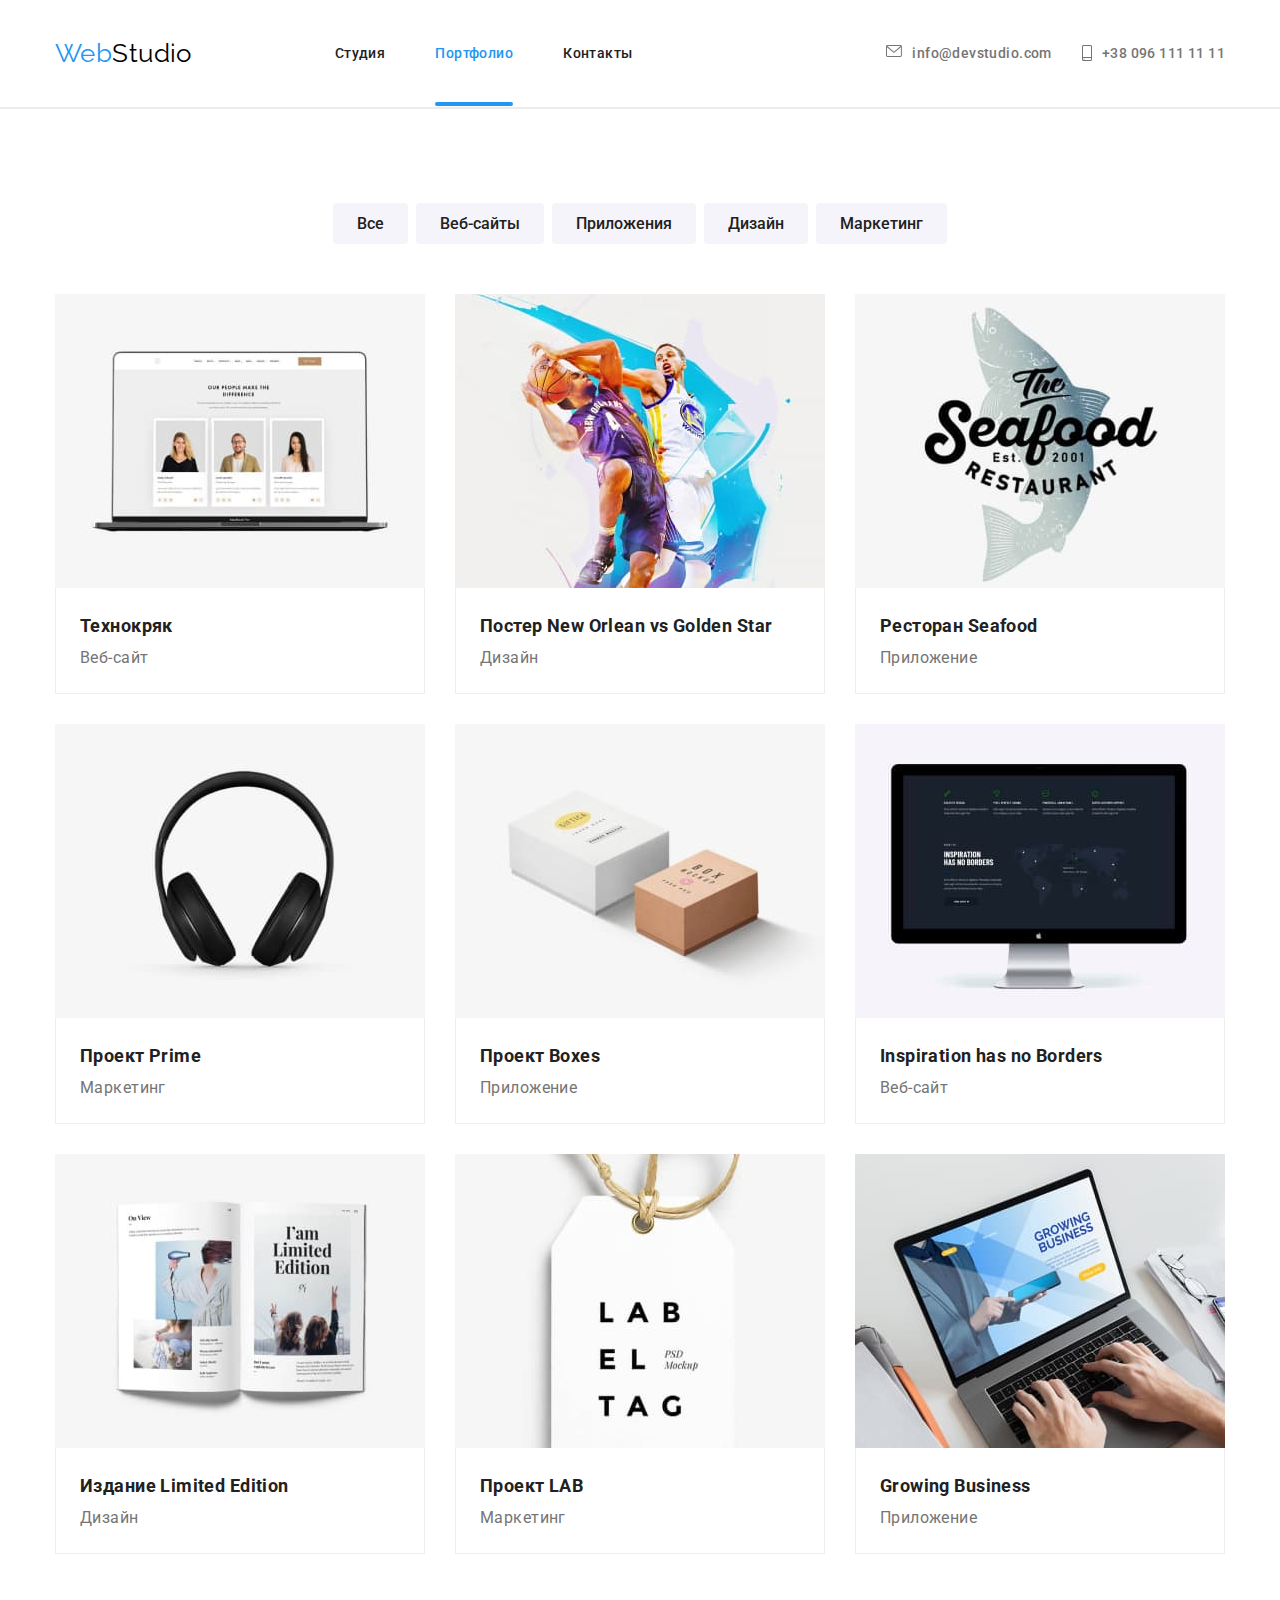
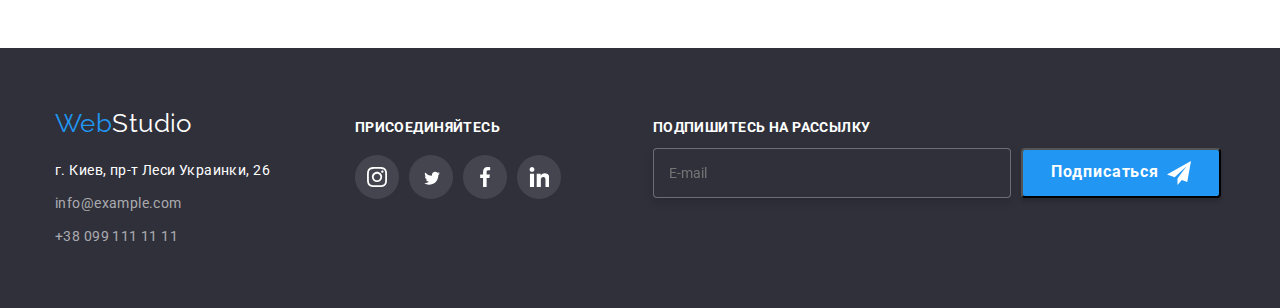
==== portfolio.html @ 9913a334 "Initial commit" ====
<!DOCTYPE html>
<html lang="ru">
  <head>
    <meta charset="UTF-8" />
    <meta http-equiv="X-UA-Compatible" content="IE=edge" />
    <meta name="viewport" content="width=device-width, initial-scale=1.0" />
    <title>Портфолио</title>
    <link rel="preconnect" href="https://fonts.googleapis.com" />
    <link rel="preconnect" href="https://fonts.gstatic.com" crossorigin />
    <link
      href="https://fonts.googleapis.com/css2?family=Raleway:wght@700&family=Roboto:wght@400;500;700;900&display=swap"
      rel="stylesheet"
    />
    <link
      rel="stylesheet"
      href="https://cdnjs.cloudflare.com/ajax/libs/modern-normalize/1.1.0/modern-normalize.min.css"
    />
    <link rel="stylesheet" href="./css/styles.css" />
  </head>

  <body class="body">
    <!---------------------------------------шапка профиля-->
    <header class="header">
      <div class="container header-container">
        <nav class="main-nav">
          <a href="./index.html" class="logo"
            ><span class="accent">Web</span>Studio</a
          >
          <ul class="site-nav list">
            <li class="item">
              <a href="./index.html" class="link">Студия</a>
            </li>
            <li class="item">
              <a href="./portfolio.html" class="link-current link">Портфолио</a>
            </li>
            <li class="item"><a href="" class="link">Контакты</a></li>
          </ul>
        </nav>
        <ul class="auth-nav list">
          <li class="auth-item">
          <a href="mailto:info@devstudio.com" class="mail">
            <svg class="auth-icon"
            width="16"
            height="12">
            <use href="./images-studio/icons.svg#icon-mail">
            </use>
          </svg>info@devstudio.com</a
          >
        </li>
          <li class="auth-item">
            <a href="tel:+380961111111" class="phone"><svg class="auth-icon"
              width="10"
              height="16">
              <use href="./images-studio/icons.svg#icon-smartphone">
              </use>
            </svg>+38 096 111 11 11</a>
          </li>
        </ul>
      </div>
    </header>
    <!--------------------кнопки-->
    <main>
      <section class="section filter">
        <div class="container filter">
          <ul class="buttons-filter list">
            <li class="btn-item"><button type="button" class="buttons">Все</button></li>
            <li class="btn-item"><button type="button" class="buttons">Веб-сайты</button></li>
            <li class="btn-item"><button type="button" class="buttons">Приложения</button></li>
            <li class="btn-item"><button type="button" class="buttons">Дизайн</button></li>
            <li class="btn-item"><button type="button" class="buttons">Маркетинг</button></li>
          </ul>
        </div>
      <!---------------------------------FILTER-->
        <div class="container filter-container">
          <ul class="filter-list list">
            <li class="filter-item">
              <div class="filter-modal">
                <img
                src="./images-portfolio/img-7.jpg"
                alt="магазин техники"
                width="370"
              />
              <div class="overlay">
                <p>Технокряк это современная площадка
                распространения коронавируса. 
                Компании используют эту платформу для 
                цифрового шпионажа и атак на
                защищённые сервера конкурентов.</p>
              </div>
            </div> 
              <div class="filter-wrap">
                <h3 class="title">Технокряк</h3>
                <p>Веб-сайт</p>
              </div>  
            </li>
            <li class="filter-item">
              <div class="filter-modal">
                <img src="./images-portfolio/img-8.jpg" alt="NBA" width="370" />
                <div class="overlay">
                  <p>Андрей спасибо Вам)<br>Oчень помогаете)</p>
                </div>
              </div>
              <div class="filter-wrap">
                <h3 class="title">Постер New Orlean vs Golden Star</h3>
                <p>Дизайн</p>
              </div>
            </li>
            <li class="filter-item">
              <div class="filter-modal">
                <img
                src="./images-portfolio/img-9.jpg"
                alt="тарелка с рыбой"
                width="370"
              />
              <div class="overlay">
                <p> Как же хочется побыстрее сдать все домашки</p>
              </div>
            </div>
              <div class="filter-wrap">
                <h3 class="title">Ресторан Seafood</h3>
                <p>Приложение</p>
              </div>
            </li>
            <li class="filter-item">
              <div class="filter-modal">
                <img
                src="./images-portfolio/img-10.jpg"
                alt="наушники"
                width="370"
              /> <div class="overlay">
                    <p>А еще понимать полностью как я эти домашки сделала</p>
              </div>
            </div>
              <div class="filter-wrap">
                <h3 class="title">Проект Prime</h3>
                <p>Маркетинг</p>
              </div>
            </li>
            <li class="filter-item">
              <div class="filter-modal"><img
                src="./images-portfolio/img-11.jpg"
                alt="peper box"
                width="370"
              /> <div class="overlay">
                <p>Чтоб на зимних каникулах сесть, и создать какой-нибудь лендинг</p>
              </div>
            </div>
              <div class="filter-wrap">
                <h3 class="title">Проект Boxes</h3>
                <p>Приложение</p>
              </div>
            </li>
            <li class="filter-item">
              <div class="filter-modal">
              <img
                src="./images-portfolio/img-12.jpg"
                alt="wallpapers travel"
                width="370"
              /> <div class="overlay">
                <p>А еще лучше этот лендинг продать</p>
              </div>
            </div>
              <div class="filter-wrap">
                <h3 class="title">Inspiration has no Borders</h3>
                <p>Веб-сайт</p>
              </div>
            </li>
            <li class="filter-item">
              <div class="filter-modal">
                <img
                src="./images-portfolio/img-13.jpg"
                alt="magazine"
                width="370"
              /> <div class="overlay">
                <p>Ведь деньги, это всегда<br> ОЧЕНЬ ПРИЯТНО!!!</p>
              </div>
            </div>
              <div class="filter-wrap">
                <h3 class="title">Издание Limited Edition</h3>
                <p>Дизайн</p>
              </div>
            </li>
            <li class="filter-item">
              <div class="filter-modal">
                <img src="./images-portfolio/img-14.jpg" alt="lab" width="370" />
                <div class="overlay">
                  <p>Сложно конечно делать все карточки фильтра было делать по отдельности)
                    Поскольку у я так и не разобралась как поставить курсор на несколько строк сразу(
                  </p>
                </div>
              </div>
              <div class="filter-wrap">
                <h3 class="title">Проект LAB</h3>
                <p>Маркетинг</p>
              </div>
            </li>
            <li class="filter-item"><a>
              <div class="filter-modal">
                <img src="./images-portfolio/img-15.jpg" alt="370" width="370" />
                <div class="overlay">
                  <p>За то хорошо попрактиковалась с разметкой</p>
                </div>
              </div>
              <div class="filter-wrap">
                <h3 class="title">Growing Business</h3>
                <p>Приложение</p></a>
              </div>
            </li>
          </ul>
        </div>
      </section>
    </main>
    <!-- подвал-->
       <footer class="footer">
            <div class="container footer-container">
                <div>
                    <a href="/" class="logo"
                        ><span class="accent">Web</span>Studio</a
                    >
                    <address>
                        <p class="footer-address">
                            г. Киев, пр-т Леси Украинки, 26
                        </p>
                        <a href="mailto:info@example.com" class="footer-mail"
                            >info@example.com</a
                        >
                        <a href="tel:+380991111111" class="footer-phone"
                            >+38 099 111 11 11</a
                        >
                    </address>
                </div>
                <div class="footer-join">
                    <p class="join-title">ПРИСОЕДИНЯЙТЕСЬ</p>
                    <ul class="footer master-social-list">
                        <li class="master-social-item">
                            <a href="" class="master-social-link">
                                <svg
                                    class="master-social-icon"
                                    width="20"
                                    height="20"
                                >
                                    <use
                                        href="./images-studio/icons.svg#icon-instagram"
                                    ></use>
                                </svg>
                            </a>
                        </li>
                        <li class="master-social-item">
                            <a href="" class="master-social-link">
                                <svg
                                    class="master-social-icon"
                                    width="20"
                                    height="20"
                                >
                                    <use
                                        href="./images-studio/icons.svg#icon-twitter"
                                    ></use>
                                </svg>
                            </a>
                        </li>
                        <li class="master-social-item">
                            <a href="" class="master-social-link">
                                <svg
                                    class="master-social-icon"
                                    width="20"
                                    height="20"
                                >
                                    <use
                                        href="./images-studio/icons.svg#icon-facebook"
                                    ></use>
                                </svg>
                            </a>
                        </li>
                        <li class="master-social-item">
                            <a href="" class="master-social-link">
                                <svg
                                    class="master-social-icon"
                                    width="20"
                                    height="20"
                                >
                                    <use
                                        href="./images-studio/icons.svg#icon-linkedin"
                                    ></use>
                                </svg>
                            </a>
                        </li>
                    </ul>
                </div>
                <div class="subscribe">
                    <p class="subscribe-title">Подпишитесь на рассылку</p>
                    <form class="subscribe-form">
                        <label class="subscribe-label">
                            <input
                                type="mail"
                                name="mail"
                                class="subscribe-input"
                                placeholder="E-mail"
                                required
                            />
                        </label>
                        <button class="submit" type="submit">
                            Подписаться<svg
                                class="tg-icon"
                                width="24"
                                height="24"
                            >
                                <use
                                    href="./symbol-defs.svg#icon-telegram"
                                ></use>
                            </svg>
                        </button>
                    </form>
                </div>
            </div>
        </footer>
  </body>
  </body>
</html>
---- css/styles.css ----
:root {
  --primary-text-color: #757575;
  --title-text-color: #212121;
  --accent-color: #2196f3;
  --background-button: #188ce8;
  --white-color: #ffffff;
  --icon-clr: ##AFB1B8;

  --background-color: #e5e5e5;
  --hero-background-color: #2f303a;
  --second-accent-color: #000000;
  --filter-background: #f5f4fa;
  
}
html {
  box-sizing: border-box;
}
*,
*::after,
*::before {
    box-sizing: inherit;
}
body {
    background-color: var(--white-color);
    color: var(--primary-text-color);
    font-family: Roboto, sans-serif;
    letter-spacing: 0.03em;
    font-weight: 400;
    font-size: 14px;
    line-height: 1.7;
}
/* ------утилиты----- */
.list {
    list-style: none;
    padding: 0;
    margin: 0;
}
button, input, a {
    outline: none;
    cursor: pointer;
}
h1,h2,h3,h4,p,ul{
    margin-top: 0;
    margin-bottom: 0;
}
img {
  display: block;
}
/* ----------conteiner--------------- */
.container {
    width: 1200px;
    padding-left: 15px;
    padding-right: 15px;
    margin-left: auto;
    margin-right: auto;
}
/* site nav */
.logo {
    color: var(--second-accent-color);
    font-family: Raleway, cursive;
    font-size: 26px;
    line-height: 1.2;
    text-decoration: none;
    margin-right: 93px;
    transition-property: color;
    transition-duration: 250ms;
    transition-timing-function: cubic-bezier(0.4, 0, 0.2, 1);
}
.logo:hover,
.logo:focus {
    color: var(--accent-color);
}
.accent {
    color: var(--accent-color);
}
/* ----------HEDER-------- */
.header-container {
    display: flex;
    justify-content: space-between;
}
.header {
    padding-top: 25px;
    padding-bottom: 25px;
    border-bottom: 2px solid #ECECEC;
}
/* ------------main  NAV----------------- */
.main-nav {
    display: flex;
    align-items: center;
}
/* ------------SITE NAV----------------- */
.site-nav {
    display: flex;
    justify-content: space-between;
}
.site-nav .item {
    margin-left: 50px;
}
.site-nav .link {
    display: block;
    padding: 20px 0 20px 0;
}
.site-nav .link,
.auth-nav .mail,
.auth-nav .phone,
.site-nav .link-current {
    color: var(--title-text-color);
    font-weight: 500;
    font-size: 14px;
    line-height: 1.2;
    text-decoration: none;
    transition-property: color;
    transition-duration: 250ms;
    transition-timing-function: cubic-bezier(0.4, 0, 0.2, 1);
}

.site-nav .link-current {
    color: var(--accent-color);
    position: relative;
}
.site-nav .link:hover,
.site-nav .link:focus,
.link-current:hover,
.link-current:focus {
    color: var(--accent-color);
}
.link-current::after {
    position: absolute;
    content: "";
    border-color: var(--accent-color);
    background-color: var(--accent-color);
    display: block;
    width: 100%;
    height: 4px;
    bottom: -24px;
    
    
    border-radius: 2px; 
}
/* ------------AUTH-NAV----------------- */
.auth-nav {
    display: flex;
    margin-left: auto;
    align-items: center;

}
.auth-nav .item + .item {
    margin-left: 50px;
    display: flex;
}
.auth-nav .mail,
.auth-nav .phone {
    color: var(--primary-text-color);
    text-decoration: none;
    display: flex;
    fill: currentColor;
    padding: 20px 0 20px 0;
    transition-property: color;
    transition-duration: 250ms;
    transition-timing-function: cubic-bezier(0.4, 0, 0.2, 1);
}
.auth-item .mail:focus,
.auth-item .mail:hover,
.auth-item .phone:focus,
.auth-item .phone:hover {
    color: var(--accent-color);
    
}
.auth-item {
    margin-right: 30px;
    
}
.auth-item:last-child {
    margin-right: 0;
}

.auth-icon {
    margin-right: 10px;
}
------------HERO-----------------
.hero {
    display: flex;
    text-align: center;
    padding-bottom: 200px;
    border: 1px solid #ECECEC;
}
.hero-container {
    padding-top: 200px;
}
.overlay-hero {
    margin-left: auto;
    margin-right: auto;
    max-width: 1600px;
    height: 600px;
    background-color: var(--hero-background-color);
    background-image: linear-gradient(rgba(47, 48, 58, 0.4),
    rgba(47, 48, 58, 0.4)),
    url(../images-studio/bgheaderimg.jpg);
    background-repeat: no-repeat;
    background-size: cover;
    background-position: center;
} 
.hero-title {
    margin-top: 0;
    margin-bottom: 30px;
    color: var(--white-color);
    font-weight: 900;
    font-size: 44px;
    line-height: 1.4;
    text-align: center;
}
.hero-button {
    display: block;
    border-radius: 4px;
    border: 4px transparent;
    color: var(--white-color);
    background-color: var(--background-button);
    width: 200px;
    height: 50px;
    font-family: inherit;
    font-weight: 700;
    font-size: 16px;
    line-height: 1.8;
    margin: 0 auto;
    transition-property: background-color, 
    color, 2250ms cubic-bezier(0.4, 0, 0.2, 1);
}
.hero-button:hover,
.hero-button:focus {
    color: var(--accent-color);
    background-color: var(--white-color);
} 
/* --------------backdrop------- */
.backdrop {
    position: fixed;
    left: 0px;
    top: 0px;
    width: 100%;
    height: 100%;
    
    background-color: rgba(0, 0, 0, 0.2);
    transition: opacity 300ms linear;
}
.backdrop.is-hidden {
    visibility: hidden;
    pointer-events: none;
    opacity: 0;
}
/* ----------modal----- */
.modal {
    position: absolute;
    top: 50%;
    left: 50%;
    transform: translate(-50%, -50%);
    padding: 40px;
    width: 528px;
    min-height: 581px;

    background-color: var(--white-color);
    box-shadow: 0px 1px 3px rgba(0, 0, 0, 0.12),
    0px 1px 1px rgba(0, 0, 0, 0.14),
    0px 2px 1px rgba(0, 0, 0, 0.2);
    border-radius: 4px;
}
.btn-close {
    position: absolute;
    right: 10px;
    top: 10px;
    width: 30px;
    height: 30px;
    padding: 8px;
    border-radius: 50%;
    background: var(--white-color);
    border: 1px solid rgba(0, 0, 0, 0.1);
    display: flex;
    justify-content: center;
    align-items: center;
    outline: none;
}
.form-conect {
    width: 448px;
    min-height: 342px;
    transition: border 250ms ;
}
.form-title {
    width: 448px;
    height: 23px;
    margin-bottom: 12px;
    font-weight: 700;
    font-size: 20px;
    line-height: 1.1;
    text-align: center;
    letter-spacing: 0.03em;
    color: var(--second-accent-color);
    top: 40px;
    left: 40px;
}
.label {
    display: block;
    position: relative;
}
.input-form,
.comment {
    padding-left: 40px;
    width: 100%;
    height: 40px;
    border:  1px solid rgba(33, 33, 33, 0.2);
    border-radius: 4px;
    transition: border 250ms cubic-bezier(0.4, 0, 0.2, 1);
}
.input-form:focus,
.comment:focus {
    border: 1px solid var(--accent-color);
    
}
.input-form:focus +.input-icon {
    fill: var(--accent-color);
}
.form-modal {
    margin-bottom: 10px;
}

.comment {
    outline: none;
    resize: none;
    height: 120px;
    padding: 15px;
    font-size: 14px;
    line-height: 1.1px;
    letter-spacing: 0.01em;
    color: rgba(117, 117, 117, 0.5);
}
.comment::placeholder {
    font-weight: 400;
    font-size: 14px;
    line-height: 1.1px;
    letter-spacing: 0.01em;
    color: rgba(117, 117, 117, 0.5);
}
.input-wrap {
    position: relative;
}
.input-icon {
    position: absolute;
    width: 18px;
    height: 18px;
    top: 50%;
    left: 15px;
    transform: translateY(-50%);
    fill: var(--second-accent-color);
}
.checktext {
    font-size: 14px;
    line-height: 1.7;
    color: var(--primary-text-color);
    display: flex;
    align-items: center;
    margin-left: 8px;
    margin-top: 10px;
    margin-bottom: 30px;
}
.checktext span {
    width: 16px;
    height: 15px;
    border: 2px solid var(--title-text-color);
    border-radius: 2px;
    margin-right: 5px;
    display: flex;
    align-items: center;
    justify-content: center;
}
.modal-checkbox:checked + .checktext svg{
    fill: var(--white-color);
    background-color: var(--accent-color);
} 
.modal-checkbox:checked + .checktext span{
    background-color: var(--accent-color);
    border-color: transparent;
}
.icon-check {
    fill: transparent;
}
.modal-checkbox.visually-hidden {
    visibility: hidden;
    position: absolute;
}
.agree-link {
    color: var(--accent-color);
    text-decoration: underline;
}
.button-send {
    display: flex; 
    align-items: center; 
    justify-content: center; 
    width: 200px;
    height: 50px;
    margin: 0 auto;
    outline: none;
    background-color: var(--accent-color);
    font-weight: 700;
    font-size: 16px;
    line-height: 1.8;
    letter-spacing: 0.06em;
    color: var(--white-color);
    border-color: transparent;
    box-shadow: 
    0px 1px 3px rgba(0, 0, 0, 0.12),
    0px 1px 1px rgba(0, 0, 0, 0.14),
    0px 2px 1px rgba(0, 0, 0, 0.2);
    border-radius: 4px;
    cursor: pointer;
    transition: box-shadow 
    250ms cubic-bezier(0.4, 0, 0.2, 1);
}
.button-send:hover,
.button-send:focus {
    box-shadow: (0px 4px 4px rgba(0, 0, 0, 0.25));
}
/* ------------SECTION----------------- */
.section {
    padding: 94px 0px;
} 
.section .title {
    color: var(--title-text-color);
    font-weight: 700;
    font-size: 14px;
    line-height: 1.1;
}
/* ---------------FETURES-------------- */
.section-feature {
    padding: 94px 0px;
}
.feature-list .title {
    color: var(--title-text-color);
    font-weight: 700;
    font-size: 14px;
    line-height: 1.1;
    text-transform: uppercase;
    margin-bottom: 10px;
}
.feature-list {
    display: flex;
    flex-direction: row;
    flex-wrap: nowrap; 
}
.feature-list .item {
    width: 270px;
    margin-right: 30px;
}
  .feature-list .item:last-child {
    margin-right: 0px;
}
.feature-box {
    margin-bottom: 30px;
    height: 120px;
    display: flex;
    justify-content: center;
    align-items: center;
    background: #F5F4FA;
    border-radius: 4px; 
}
.feature-item {
    width: 70px;
    height: 70px;
}
/* ---------------WORK -------------- */
.works {
    padding-top: 0px;
}
.works-title,
.team-title {
    color: var(--title-text-color);
    font-weight: 700;
    font-size: 36px;
    line-height: 1.2;
    text-align: center;
    margin-bottom: 50px;
}
.works-list {
    display: flex;
    justify-content: space-between;
}
.works-cover {
    position: relative;
    display: flex;
    justify-content: center;
    align-items: center;
    
}
.works-text {
    position: absolute;
    left: 100px;
    font-weight: 700;
    font-size: 14px;
    line-height: 1.1;
    text-align: center;
    letter-spacing: 0.03em;
    text-align: center;
    background-color: rgba(47, 48, 58, 0.8);
    text-transform: uppercase;
    color: #FFFFFF;
    width: 370px;
    height: 70px;
    left: 0;
    bottom: 0; 
    padding: 27px 82px 27px 83px;
}

.overlay {
    position: absolute;
    top: 0;
    width: 100%;
    height: 100%;
    color: var(--white-color);
    background: rgba(33, 150, 243, 0.9);
    padding: 63px 24px;
    transform: translateY(100%);
    transition: transform 250ms;
    transition-duration: cubic-bezier(0.4, 0, 0.2, 1);
} 
/* ------------TEAM--------- */
.team {
    display: flex;
    padding-top: 94px;
    padding-bottom: 94px;
    background-color: #F5F4FA;
    margin-bottom: 0;
}
.team-card {
    background-color: var(--white-color);
    margin-right: 30px;
    border-radius: 0px 0px 4px 4px;
    box-shadow: 0px 1px 3px
    rgba(0, 0, 0, 0.12),
    0px 1px 1px rgba(0, 0, 0, 0.14),
    0px 2px 1px rgba(0, 0, 0, 0.2);
}
.team-card:last-child {
    margin-right: 0px;
}
.team-list {
    display: flex;
}
.team-wrap {
    border-radius: 0px 0px 4px 4px;
    padding-top: 30px;
    padding-bottom: 30px;
}
.team-item {
    color: var(--title-text-color);
    font-weight: 500;
    font-size: 16px;
    line-height: 1.1;
    margin-bottom: 10px;
    text-align: center;
}
.description {
    font-size: 16px;
    line-height: 1.1;
    text-align: center;
    margin-bottom: 16px;
}
.master-social-list {
    display: flex;
    list-style: none;
    align-items: center;
    padding-left: 32px;
}
.master-social-item {
    margin-right: 10px;
}
.master-social-item:last-child {
    margin-right: 0px;
}
.master-social-link {
    width: 44px;
    height: 44px;
    border-radius: 50%;
    display: flex; 
    background-color: var(--white-color);
    justify-content: center;
    align-items: center;
    color: var(--white-color);  
    transition-property: background-color;
    transition-duration: 250ms;
    transition-timing-function: cubic-bezier(0.4, 0, 0.2, 1);
}
.master-social-icon {
    fill: #AFB1B8;
    
}
.master-social-link:hover,
.master-social-link:focus {
    background-color: var(--accent-color);
}
.master-social-link:hover svg,
.master-social-link:focus svg {
    fill: var(--white-color);
}
/* --------------CLIENTS---------------------- */
.section-clients {
    padding-top: 94px;
    padding-bottom: 94px;
}
.clients-title {
    text-align: center;
    margin-bottom: 50px;
    font-weight: 700;
    font-size: 36px;
    line-height: 1.1;
    letter-spacing: 0.03em;
    color: var(--second-accent-color);
}
.clients .list {
    display: flex;
}
.clients-item {
    margin-right: 30px; 
}
.clients-link {
    display: flex;
    justify-content: center;
    align-items: center;
    width: 170px;
    height: 92px;
    border: 1px solid #AFB1B8;
    border-radius: 4px;
    fill: #AFB1B8;
    transition-property: fill, border-color;
    transition-duration: 250ms;
    transition-timing-function: cubic-bezier(0.4, 0, 0.2, 1);
}
.clients-item:last-child {
    margin-right: 0;
}
.clients-link:hover,
.clients-link:focus,
.clients-icon:hover,
.clients-icon:focus {
    fill: var(--accent-color);
    border-color: var(--accent-color); 
}
/* ---------------FOOTER-------------- */
.footer-container {
    display: flex;
    align-items: baseline;
}
.footer {
    background-color: var(--hero-background-color);
    padding-top: 60px;
    padding-bottom: 60px;
}
.footer .logo {
    color: var(--white-color);
    margin-bottom: 20px;
    display: flex;
    text-decoration: none;
    transition-property: color;
    transition-duration: 250ms;
    transition-timing-function: cubic-bezier(0.4, 0, 0.2, 1);
}
.footer .logo:hover {
    color: var(--accent-color);
}
.footer-address,
.footer-mail,
.footer-phone {
    color: var(--white-color);
    font-style: normal;
    font-size: 14px;
    line-height: 1.7;
}
.footer-mail,
.footer-phone {
    color: rgba(255, 255, 255, 0.6);
    display: block;
    text-decoration: none;
    transition-property: color;
    transition-duration: 250ms;
    transition-timing-function: cubic-bezier(0.4, 0, 0.2, 1);
}
.footer-mail:hover,
.footer-phone:hover,
.footer-mail:focus,
.footer-phone:focus {
    color: var(--accent-color);
}
.footer-address,
.footer-mail {
    margin-bottom: 9px;
}
 .footer-join {
  margin-left: 70px;
}
.join-title {
    color: var(--white-color);
    font-weight: 700;
    font-size: 14px;
    line-height: 1.1;
}
.footer .master-social-list {
    width: 205px;
    margin-top: 20px;
    padding: 0px;
}
.footer .master-social-link {
    background: rgba(255, 255, 255, 0.1);
    transition-property: background-color;
    transition-duration: 250ms;
    transition-timing-function: cubic-bezier(0.4, 0, 0.2, 1);
}

.footer .master-social-icon {
    fill: var(--white-color);
}
.master-social-link:hover,
.master-social-link:focus{
    background-color: var(--accent-color);
}
/* ------------subscribe----- */
.subscribe {
    margin-left: 93px;
    display: inline-block;
}
.subscribe-title {
    font-weight: 700;
    font-size: 14px;
    line-height: 1.1px;
    letter-spacing: 0.03em;
    text-transform: uppercase;
    margin-bottom: 20px;
    color: var(--white-color);
}
.subscribe-form {
    display: flex;
}
.subscribe-input {
    width: 358px;
    height: 50px;  
    margin-right: 10px;
    padding-left: 15px; 
    background-color: var(--hero-background-color);
    border: 1px solid rgba(255, 255, 255, 0.3);
    filter: drop-shadow(0px 4px 4px rgba(0, 0, 0, 0.15));
    border-radius: 4px;
    font-size: 14px;
    color: var(--white-color);
}
.submit {
    position: relative;
    width: 200px;
    height: 50px;
    background-color: var(--accent-color);
    box-shadow: 0px 4px 4px rgba(0, 0, 0, 0.15);
    border-radius: 4px;
    
    font-weight: 700;
    font-size: 16px;
    line-height: 1.8;
    align-items: center;
    text-align: start;
    padding-left: 28px;
    letter-spacing: 0.06em;
    color: var(--white-color);
    transition-property: border-color;
    transition-duration: 250ms;
    transition-timing-function: cubic-bezier(0.4, 0, 0.2, 1);
}
.submit:focus {
    border-color: var(--accent-color);
}
.tg-icon {
    position: absolute;
    top: 11px;
    right: 28px;
}

/* ------PORTFOLIO------------- */
.buttons {
    color: var(--title-text-color);
    background-color: var(--filter-background);
    font-family: inherit;
    font-weight: 500;
    font-size: 16px;
    line-height: 1.6;
    padding: 6px 22px;
    border-radius: 4px;
    border-color: transparent;
    min-height: 38px;
    cursor: pointer;
    transition-property: background-color, box-shadow;
    transition-duration: 250ms;
    transition-timing-function: cubic-bezier(0.4, 0, 0.2, 1);
}
.btn-item {
    margin-right: 8px;
}
.btn-item:last-child {
    margin-right: 0px;
}
.buttons:hover,
.buttons:focus {
    color: var(--white-color);
    background-color: var(--accent-color);
    box-shadow: 0px 4px 4px rgba(0, 0, 0, 0.25);
}
.buttons-filter {
    display: flex;
    justify-content: center;
    margin-bottom: 50px;
}
/* ----------------FILTER----------- */
.filter-list .title {
    color: var(--title-text-color);
    font-weight: 700;
    font-size: 18px;
    line-height: 2;
}
.filter-container {
    display: flex;
    flex-wrap: wrap;
}

.filter-wrap {
    padding: 20px 24px;
    border: 1px solid #EEEEEE;
    border-top: 0px;
}
.filter-modal {
  position: relative;
  overflow: hidden;
}

.filter-item:hover .overlay {
    transform: translateY(0%);
    
}
.overlay {
    position: absolute;
    top: 0;
    width: 100%;
    height: 100%;
    color: var(--white-color);
    background: rgba(33, 150, 243, 0.9);
    padding: 63px 24px;
    transform: translateY(100%);
    transition-property: background-color, color, translateY(100%);
    transition-duration: 250ms;
    transition-timing-function: cubic-bezier(0.4, 0, 0.2, 1);
}
.filter-list {
    display: flex;
    flex-wrap: wrap;
}
.filter-item {
    width: 370px;
    font-size: 16px;
    line-height: 1.8;
    margin-right: 30px;
    margin-bottom: 30px;
    width: 370px;
    width: calc((100% - 2 * 30px) / 3);
    transition-property: box-shadow;
    transition-duration: 250ms;
    transition-timing-function: cubic-bezier(0.4, 0, 0.2, 1);
}
.filter-item:hover,
.filter-item:focus {
    box-shadow: 0px 1px 1px rgba(0, 0, 0, 0.12),
    0px 4px 4px rgba(0, 0, 0, 0.06),
    1px 4px 6px rgba(0, 0, 0, 0.16);
    
}
.filter-item:nth-child(3n) {
    margin-right: 0;
}
.filter-item:nth-last-child(-n + 3) {
    margin-bottom: 0;
}
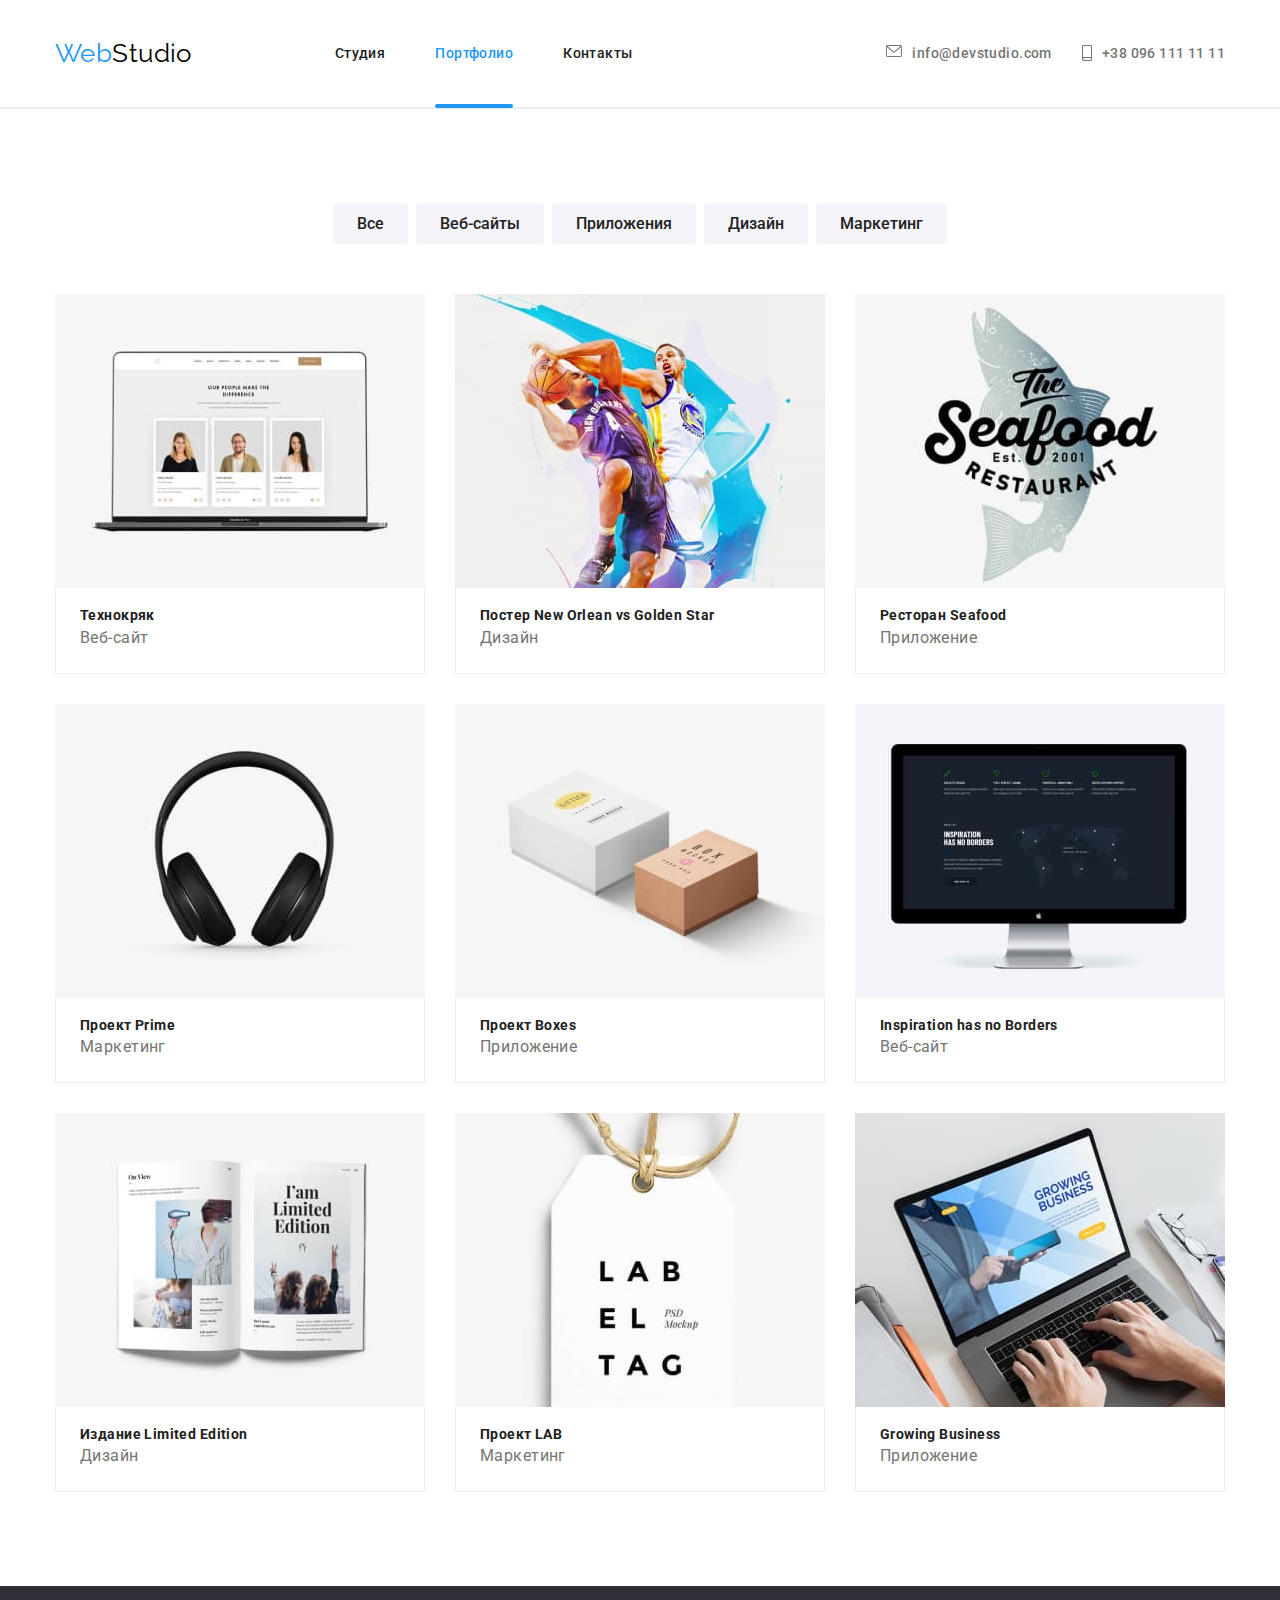
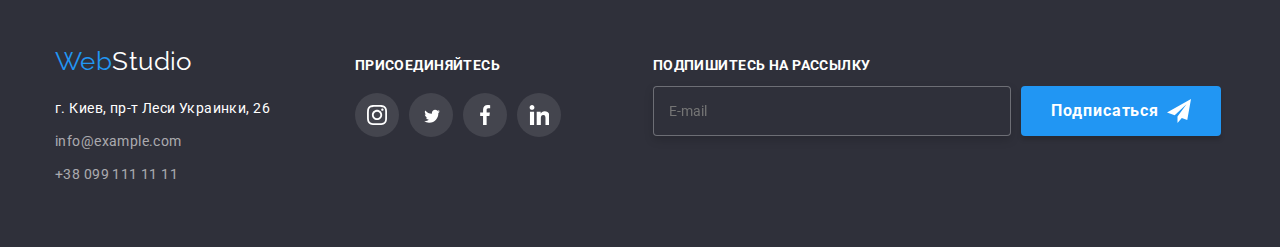
==== commit 81008ee7: "меняю синтаксис" ====
--- a/portfolio.html
+++ b/portfolio.html
@@ -15,7 +15,7 @@
       rel="stylesheet"
       href="https://cdnjs.cloudflare.com/ajax/libs/modern-normalize/1.1.0/modern-normalize.min.css"
     />
-    <link rel="stylesheet" href="./css/styles.css" />
+    <link rel="stylesheet" href="./css/main.min.css">
   </head>
 
   <body class="body">
--- a/css/main.min.css
+++ b/css/main.min.css
@@ -0,0 +1,2 @@
+:root{--primary-text-color: #757575;--title-text-color: #212121;--accent-color: #2196f3;--background-button: #188ce8;--white-color: #ffffff;--icon-clr: ##AFB1B8;--background-color: #e5e5e5;--hero-background-color: #2f303a;--second-accent-color: #000000;--filter-background: #f5f4fa}ul{list-style:none;padding:0;margin:0}button,input,a{outline:none;cursor:pointer}h1,h2,h3,h4,p,ul{margin-top:0;margin-bottom:0}img{display:block}html{box-sizing:border-box}*,*::after,*::before{box-sizing:inherit}body{background-color:var(--white-color);color:var(--primary-text-color);font-family:Roboto, sans-serif;letter-spacing:0.03em;font-weight:400;font-size:14px;line-height:1.7}.section{padding:94px 0px}.header-container{display:flex;justify-content:space-between}.header{padding-top:25px;padding-bottom:25px;border-bottom:2px solid #ECECEC}.logo{color:var(--second-accent-color);font-family:Raleway, cursive;font-size:26px;line-height:1.2;text-decoration:none;margin-right:93px;transition-property:color;transition-duration:250ms;transition-timing-function:cubic-bezier(0.4, 0, 0.2, 1)}.logo:hover,.logo:focus{color:var(--accent-color)}.accent{color:var(--accent-color)}.main-nav{display:flex;align-items:center}.site-nav{display:flex;justify-content:space-between}.site-nav .link{display:block;padding:20px 0 20px 0}.site-nav .item{margin-left:50px}.site-nav .link,.auth-nav .mail,.auth-nav .phone,.site-nav .link-current{color:var(--title-text-color);font-weight:500;font-size:14px;line-height:1.2;text-decoration:none;transition-property:color;transition-duration:250ms;transition-timing-function:cubic-bezier(0.4, 0, 0.2, 1)}.site-nav .link-current{color:var(--accent-color);position:relative}.site-nav .link:hover,.site-nav .link:focus,.link-current:hover,.link-current:focus{color:var(--accent-color)}.link-current::after{position:absolute;content:"";border-color:var(--accent-color);background-color:var(--accent-color);display:block;width:100%;height:4px;bottom:-26px;border-radius:2px}.auth-nav{display:flex;margin-left:auto;align-items:center}.auth-nav .item+.item{margin-left:50px;display:flex}.auth-nav .mail,.auth-nav .phone{color:var(--primary-text-color);text-decoration:none;display:flex;fill:currentColor;padding:20px 0 20px 0;transition-property:color;transition-duration:250ms;transition-timing-function:cubic-bezier(0.4, 0, 0.2, 1)}.auth-item .mail:focus,.auth-item .mail:hover,.auth-item .phone:focus,.auth-item .phone:hover{color:var(--accent-color)}.auth-item{margin-right:30px}.auth-item:last-child{margin-right:0}.auth-icon{margin-right:10px}.hero{display:flex;text-align:center;padding-bottom:200px;border-top:1px solid #ECECEC}.hero-container{padding-top:200px}.overlay-hero{margin-left:auto;margin-right:auto;max-width:1600px;height:600px;background-color:var(--hero-background-color);background-image:linear-gradient(rgba(47,48,58,0.4), rgba(47,48,58,0.4)),url(../images-studio/bgheaderimg.jpg);background-repeat:no-repeat;background-size:cover;background-position:center}.hero-title{margin-top:0;margin-bottom:30px;color:var(--white-color);font-weight:900;font-size:44px;line-height:1.4;text-align:center}.feature-list{display:flex;flex-direction:row;flex-wrap:nowrap}.feature-list .item{width:270px;margin-right:30px}.feature-list .title{color:var(--title-text-color);font-weight:700;font-size:14px;line-height:1.1;text-transform:uppercase;margin-bottom:10px}.feature-list .item:last-child{margin-right:0px}.feature-box{margin-bottom:30px;height:120px;display:flex;justify-content:center;align-items:center;background:#F5F4FA;border-radius:4px}.feature-item{width:70px;height:70px}.works{padding-top:0px}.works-list{display:flex;justify-content:space-between}.works-cover{position:relative;display:flex;justify-content:center;align-items:center}.works-text{position:absolute;left:100px;font-weight:700;font-size:14px;line-height:1.1;text-align:center;letter-spacing:0.03em;text-align:center;background-color:rgba(47,48,58,0.8);text-transform:uppercase;color:#FFFFFF;width:370px;height:70px;left:0;bottom:0;padding:27px 82px 27px 83px}.overlay{position:absolute;top:0;width:100%;height:100%;color:var(--white-color);background:rgba(33,150,243,0.9);padding:63px 24px;transform:translateY(100%);transition:transform 250ms;transition-duration:cubic-bezier(0.4, 0, 0.2, 1)}.team{display:flex;background-color:#F5F4FA;margin-bottom:0}.team-card{background-color:var(--white-color);margin-right:30px;border-radius:0px 0px 4px 4px;box-shadow:0px 1px 3px rgba(0,0,0,0.12),0px 1px 1px rgba(0,0,0,0.14),0px 2px 1px rgba(0,0,0,0.2)}.team-card:last-child{margin-right:0px}.team-list{display:flex}.team-wrap{border-radius:0px 0px 4px 4px;padding-top:30px;padding-bottom:30px}.team-item{color:var(--title-text-color);font-weight:500;font-size:16px;line-height:1.1;margin-bottom:10px;text-align:center}.description{font-size:16px;line-height:1.1;text-align:center;margin-bottom:16px}.master-social-list{display:flex;list-style:none;align-items:center;padding-left:32px}.master-social-item{margin-right:10px}.master-social-item:last-child{margin-right:0px}.master-social-link{width:44px;height:44px;border-radius:50%;display:flex;background-color:var(--white-color);justify-content:center;align-items:center;color:var(--white-color);transition-property:background-color;transition-duration:250ms;transition-timing-function:cubic-bezier(0.4, 0, 0.2, 1)}.master-social-link:hover,.master-social-link:focus{background-color:var(--accent-color)}.master-social-icon{fill:#AFB1B8}.master-social-link:hover svg,.master-social-link:focus svg{fill:var(--white-color)}.clients .list{display:flex}.clients-item{margin-right:30px}.clients-item:last-child{margin-right:0}.clients-link{display:flex;justify-content:center;align-items:center;width:170px;height:92px;border:1px solid #AFB1B8;border-radius:4px;fill:#AFB1B8;transition-property:fill, border-color;transition-duration:250ms;transition-timing-function:cubic-bezier(0.4, 0, 0.2, 1)}.clients-link:hover,.clients-link:focus,.clients-link:hover,.clients-link:focus{fill:var(--accent-color);border-color:var(--accent-color)}.footer-container{display:flex;align-items:baseline}.footer{background-color:var(--hero-background-color);padding-top:60px;padding-bottom:60px}.footer .logo{color:var(--white-color);margin-bottom:20px;display:flex;text-decoration:none;transition-property:color;transition-duration:250ms;transition-timing-function:cubic-bezier(0.4, 0, 0.2, 1)}.footer .logo:hover{color:var(--accent-color)}.footer-address,.footer-mail,.footer-phone{color:var(--white-color);font-style:normal;font-size:14px;line-height:1.7}.footer-mail,.footer-phone{color:rgba(255,255,255,0.6);display:block;text-decoration:none;transition-property:color;transition-duration:250ms;transition-timing-function:cubic-bezier(0.4, 0, 0.2, 1)}.footer-mail:hover,.footer-mail:hover,.footer-mail:focus,.footer-mail:focus,.footer-phone:hover,.footer-phone:hover,.footer-phone:focus,.footer-phone:focus{color:var(--accent-color)}.footer-address,.footer-mail{margin-bottom:9px}.footer-join{margin-left:70px}.join-title{color:var(--white-color);font-weight:700;font-size:14px;line-height:1.1}.footer .master-social-list{width:205px;margin-top:20px;padding:0px}.footer .master-social-link{background:rgba(255,255,255,0.1);transition-property:background-color;transition-duration:250ms;transition-timing-function:cubic-bezier(0.4, 0, 0.2, 1)}.footer .master-social-icon{fill:var(--white-color)}.master-social-link:hover,.master-social-link:focus{background-color:var(--accent-color)}.filter-list .title{color:var(--title-text-color);font-weight:700;font-size:18px;line-height:2}.filter-container{display:flex;flex-wrap:wrap}.filter-wrap{padding:20px 24px;border:1px solid #EEEEEE;border-top:0px}.filter-modal{position:relative;overflow:hidden}.filter-item:hover .overlay{transform:translateY(0%)}.overlay{position:absolute;top:0;width:100%;height:100%;color:var(--white-color);background:rgba(33,150,243,0.9);padding:63px 24px;transform:translateY(100%);transition-property:background-color,color,translateY(100%);transition-duration:250ms;transition-timing-function:cubic-bezier(0.4, 0, 0.2, 1)}.filter-list{display:flex;flex-wrap:wrap}.filter-item{width:370px;font-size:16px;line-height:1.8;margin-right:30px;margin-bottom:30px;width:370px;width:calc((100% - 2 * 30px) / 3);transition-property:box-shadow;transition-duration:250ms;transition-timing-function:cubic-bezier(0.4, 0, 0.2, 1)}.filter-item:hover,.filter-item:focus{box-shadow:0px 1px 1px rgba(0,0,0,0.12),0px 4px 4px rgba(0,0,0,0.06),1px 4px 6px rgba(0,0,0,0.16)}.filter-item:nth-child(3n){margin-right:0}.filter-item:nth-last-child(-n+3){margin-bottom:0}.buttons{color:var(--title-text-color);background-color:var(--filter-background);font-family:inherit;font-weight:500;font-size:16px;line-height:1.6;padding:6px 22px;border-radius:4px;border-color:transparent;min-height:38px;cursor:pointer;transition-property:background-color, box-shadow;transition-duration:250ms;transition-timing-function:cubic-bezier(0.4, 0, 0.2, 1)}.buttons:hover,.buttons:focus{color:var(--white-color);background-color:var(--accent-color);box-shadow:0px 4px 4px rgba(0,0,0,0.25)}.buttons-filter{display:flex;justify-content:center;margin-bottom:50px}.btn-item{margin-right:8px}.btn-item:last-child{margin-right:0px}.logo{color:var(--second-accent-color);font-family:Raleway, cursive;font-size:26px;line-height:1.2;text-decoration:none;margin-right:93px;transition-property:color;transition-duration:250ms;transition-timing-function:cubic-bezier(0.4, 0, 0.2, 1)}.logo .accent{color:var(--accent-color)}.logo:hover,.logo:focus{color:var(--accent-color)}.backdrop{position:fixed;left:0px;top:0px;width:100%;height:100%;background-color:rgba(0,0,0,0.2);transition:opacity 300ms linear}.backdrop.is-hidden{visibility:hidden;pointer-events:none;opacity:0}.container{width:1200px;padding-left:15px;padding-right:15px;margin-left:auto;margin-right:auto}.modal{position:absolute;top:50%;left:50%;transform:translate(-50%, -50%);padding:40px;width:528px;min-height:581px;background-color:var(--white-color);box-shadow:0px 1px 3px rgba(0,0,0,0.12),0px 1px 1px rgba(0,0,0,0.14),0px 2px 1px rgba(0,0,0,0.2);border-radius:4px}.btn-close{position:absolute;right:10px;top:10px;width:30px;height:30px;padding:8px;border-radius:50%;background:var(--white-color);border:1px solid rgba(0,0,0,0.1);display:flex;justify-content:center;align-items:center;outline:none}.form-conect{width:448px;min-height:342px;transition:border 250ms}.form-title{width:448px;height:23px;margin-bottom:12px;font-weight:700;font-size:20px;line-height:1.1;text-align:center;letter-spacing:0.03em;color:var(--second-accent-color);top:40px;left:40px}.label{display:block;position:relative}.input-form,.comment{padding-left:40px;width:100%;height:40px;border:1px solid rgba(33,33,33,0.2);border-radius:4px;transition:border 250ms cubic-bezier(0.4, 0, 0.2, 1)}.input-form:focus,.input-form:focus,.comment:focus,.comment:focus{border:1px solid var(--accent-color)}.input-form:focus+.input-icon{fill:var(--accent-color)}.form-modal{margin-bottom:10px}.comment{outline:none;resize:none;height:120px;padding:15px;font-size:14px;line-height:1.1px;letter-spacing:0.01em;color:rgba(117,117,117,0.5)}.comment::placeholder{font-weight:400;font-size:14px;line-height:1.1px;letter-spacing:0.01em;color:rgba(117,117,117,0.5)}.input-wrap{position:relative}.input-icon{position:absolute;width:18px;height:18px;top:50%;left:15px;transform:translateY(-50%);fill:var(--second-accent-color)}.checktext{font-size:14px;line-height:1.7;color:var(--primary-text-color);display:flex;align-items:center;margin-left:8px;margin-top:10px;margin-bottom:30px}.checktext span{width:16px;height:15px;border:2px solid var(--title-text-color);border-radius:2px;margin-right:5px;display:flex;align-items:center;justify-content:center}.modal-checkbox:checked+.checktext svg{fill:var(--white-color);background-color:var(--accent-color)}.modal-checkbox:checked+.checktext span{background-color:var(--accent-color);border-color:transparent}.icon-check{fill:transparent}.modal-checkbox.visually-hidden{visibility:hidden;position:absolute}.agree-link{color:var(--accent-color);text-decoration:underline}.button-send{display:flex;align-items:center;justify-content:center;width:200px;height:50px;margin:0 auto;outline:none;background-color:var(--accent-color);font-weight:700;font-size:16px;line-height:1.8;letter-spacing:0.06em;color:var(--white-color);border-color:transparent;box-shadow:0px 1px 3px rgba(0,0,0,0.12),0px 1px 1px rgba(0,0,0,0.14),0px 2px 1px rgba(0,0,0,0.2);border-radius:4px;cursor:pointer;transition:box-shadow 250ms cubic-bezier(0.4, 0, 0.2, 1)}.button-send:hover,.button-send:focus{box-shadow:0px 4px 4px rgba(0,0,0,0.25)}.hero-button{display:block;border-radius:4px;border:4px transparent;color:var(--white-color);background-color:var(--background-button);width:200px;height:50px;font-family:inherit;font-weight:700;font-size:16px;line-height:1.8;margin:0 auto;transition-property:background-color,color,2250ms cubic-bezier(0.4, 0, 0.2, 1)}.hero-button:hover,.hero-button:focus{color:var(--accent-color);background-color:var(--white-color)}.subscribe{margin-left:93px;display:inline-block}.subscribe .subscribe-form{display:flex}.subscribe-title{font-weight:700;font-size:14px;line-height:1.1px;letter-spacing:0.03em;text-transform:uppercase;margin-bottom:20px;color:var(--white-color)}.subscribe-input{width:358px;height:50px;margin-right:10px;padding-left:15px;background-color:var(--hero-background-color);border:1px solid rgba(255,255,255,0.3);filter:drop-shadow(0px 4px 4px rgba(0,0,0,0.15));border-radius:4px;font-size:14px;color:var(--white-color)}.subscribe-input:focus{border-color:var(--accent-color)}.submit{position:relative;width:200px;height:50px;background-color:var(--accent-color);box-shadow:0px 4px 4px rgba(0,0,0,0.15);border-radius:4px;border-color:transparent;font-weight:700;font-size:16px;line-height:1.8;align-items:center;text-align:start;padding-left:28px;letter-spacing:0.06em;color:var(--white-color);transition-property:border-color;transition-duration:250ms;transition-timing-function:cubic-bezier(0.4, 0, 0.2, 1)}.submit :focus{border-color:var(--accent-color)}.tg-icon{position:absolute;top:11px;right:28px}.works-title,.team-title,.clients-title{margin-bottom:50px;color:var(--title-text-color);font-weight:700;font-size:36px;line-height:1.2;letter-spacing:0.03em;text-align:center}.section .title{color:var(--title-text-color);font-weight:700;font-size:14px;line-height:1.1}
+/*# sourceMappingURL=main.min.css.map */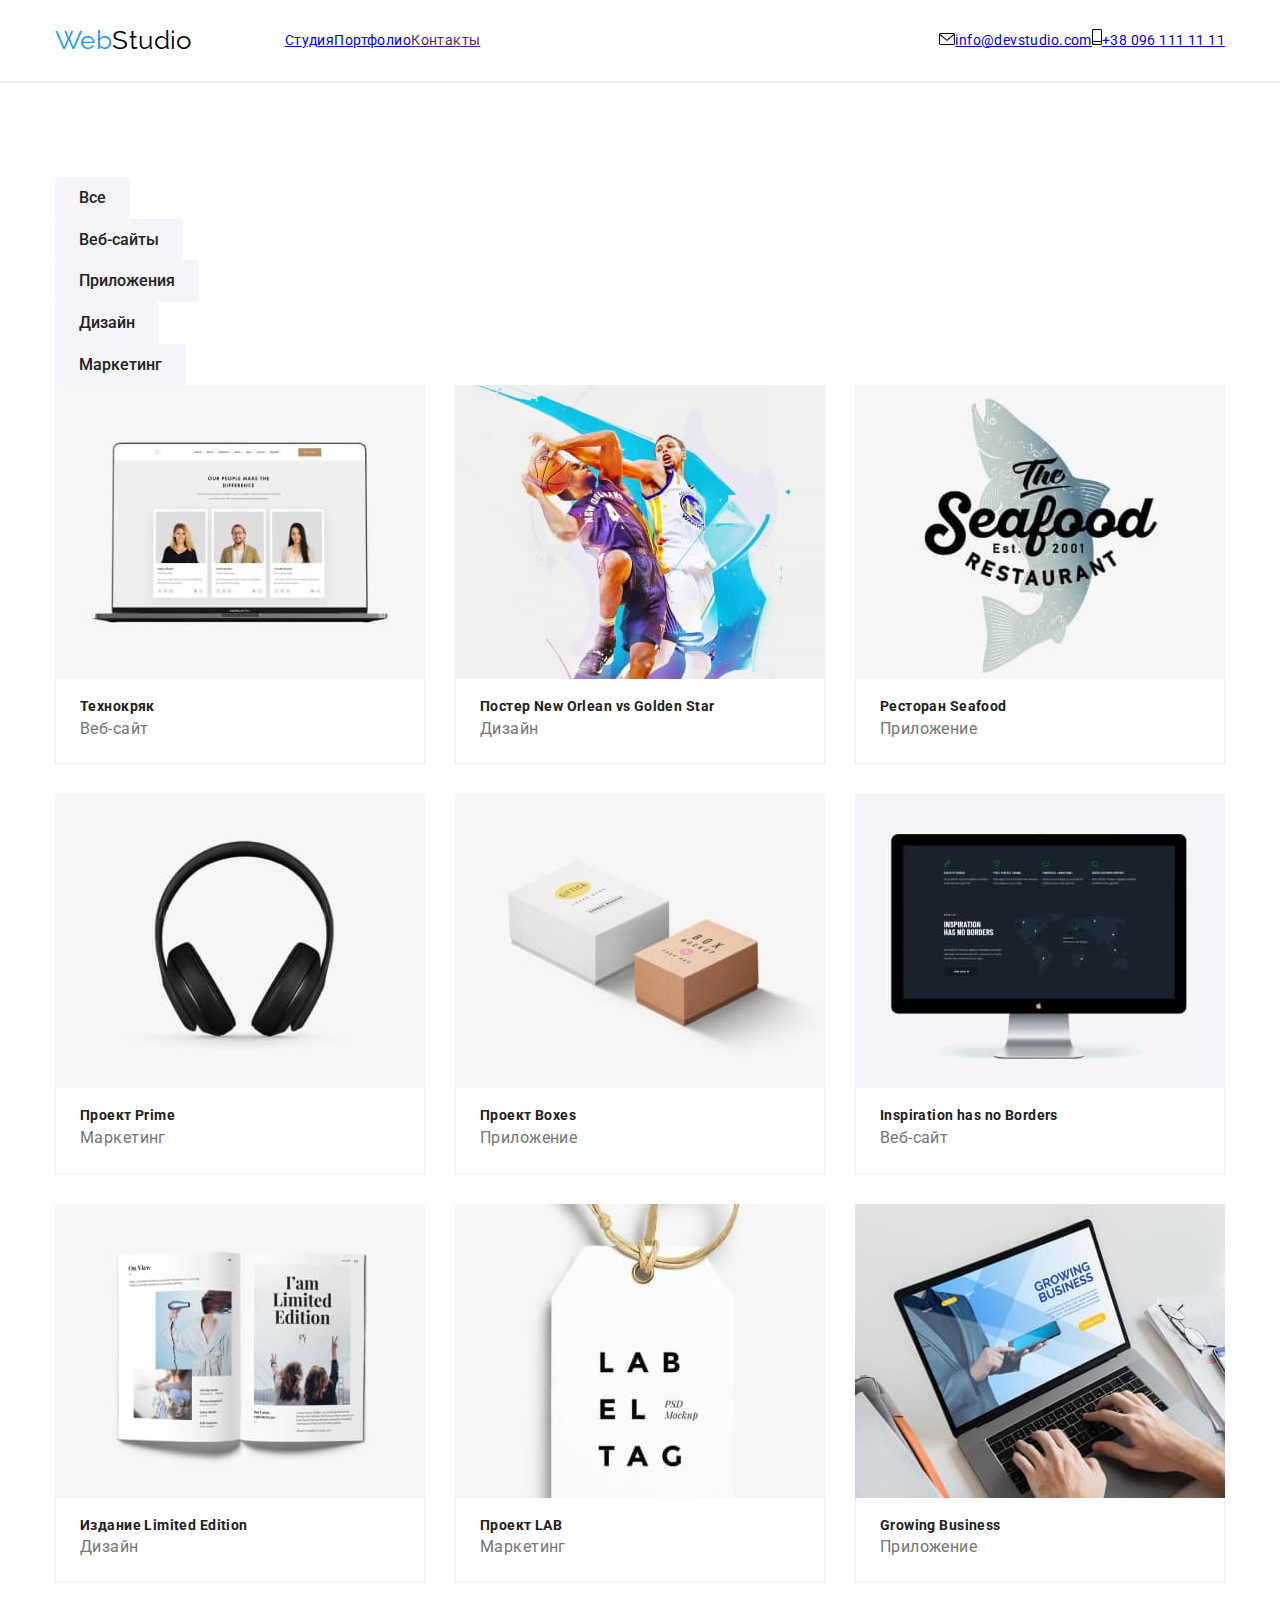
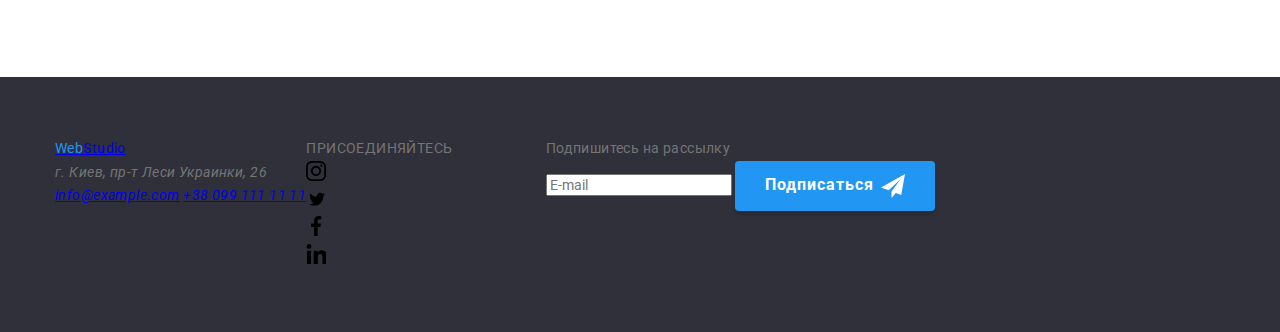
==== commit 17ae16b0: "дублирую футер в портфолио" ====
--- a/portfolio.html
+++ b/portfolio.html
@@ -21,57 +21,63 @@
   <body class="body">
     <!---------------------------------------шапка профиля-->
     <header class="header">
-      <div class="container header-container">
-        <nav class="main-nav">
-          <a href="./index.html" class="logo"
-            ><span class="accent">Web</span>Studio</a
-          >
-          <ul class="site-nav list">
-            <li class="item">
-              <a href="./index.html" class="link">Студия</a>
-            </li>
-            <li class="item">
-              <a href="./portfolio.html" class="link-current link">Портфолио</a>
-            </li>
-            <li class="item"><a href="" class="link">Контакты</a></li>
-          </ul>
-        </nav>
-        <ul class="auth-nav list">
-          <li class="auth-item">
-          <a href="mailto:info@devstudio.com" class="mail">
-            <svg class="auth-icon"
-            width="16"
-            height="12">
-            <use href="./images-studio/icons.svg#icon-mail">
-            </use>
-          </svg>info@devstudio.com</a
-          >
-        </li>
-          <li class="auth-item">
-            <a href="tel:+380961111111" class="phone"><svg class="auth-icon"
-              width="10"
-              height="16">
-              <use href="./images-studio/icons.svg#icon-smartphone">
-              </use>
-            </svg>+38 096 111 11 11</a>
-          </li>
-        </ul>
-      </div>
-    </header>
+            <div class="container header-container">
+                <nav class="main-nav">
+                    <a href="./index.html" class="logo title--dark-color"
+                        ><span class="accent">Web</span>Studio</a
+                    >
+                    <ul class="site-nav list">
+                        <li class="site-nav__item">
+                            <a href="./index.html" class="site-nav__link site-nav__link-current"
+                                >Студия</a
+                            >
+                        </li>
+                        <li class="site-nav__item">
+                            <a href="./portfolio.html" class="site-nav__link">
+                                Портфолио</a
+                            >
+                        </li>
+                        <li class="site-nav__item">
+                            <a href="" class="site-nav__link">Контакты</a>
+                        </li>
+                    </ul>
+                </nav>
+                <ul class="auth-nav list">
+                    <li class="auth-nav__item">
+                        <a href="mailto:info@devstudio.com" class="auth-nav__mail">
+                            <svg class="auth-nav__icon" width="16" height="12">
+                                <use
+                                    href="./images-studio/icons.svg#icon-mail"
+                                ></use></svg
+                            >info@devstudio.com</a
+                        >
+                    </li>
+                    <li class="auth-nav__item">
+                        <a href="tel:+380961111111" class="auth-nav__phone"
+                            ><svg class="auth-nav__icon" width="10" height="16">
+                                <use
+                                    href="./images-studio/icons.svg#icon-smartphone"
+                                ></use></svg
+                            >+38 096 111 11 11</a
+                        >
+                    </li>
+                </ul>
+            </div>
+        </header>
     <!--------------------кнопки-->
     <main>
       <section class="section filter">
-        <div class="container filter">
-          <ul class="buttons-filter list">
-            <li class="btn-item"><button type="button" class="buttons">Все</button></li>
-            <li class="btn-item"><button type="button" class="buttons">Веб-сайты</button></li>
-            <li class="btn-item"><button type="button" class="buttons">Приложения</button></li>
-            <li class="btn-item"><button type="button" class="buttons">Дизайн</button></li>
-            <li class="btn-item"><button type="button" class="buttons">Маркетинг</button></li>
+        <div class="container portfolio-btns__container">
+          <ul class="btn__list list">
+            <li class="btn__item"><button type="button" class="buttons">Все</button></li>
+            <li class="btn__item"><button type="button" class="buttons">Веб-сайты</button></li>
+            <li class="btn__item"><button type="button" class="buttons">Приложения</button></li>
+            <li class="btn__item"><button type="button" class="buttons">Дизайн</button></li>
+            <li class="btn__item"><button type="button" class="buttons">Маркетинг</button></li>
           </ul>
         </div>
       <!---------------------------------FILTER-->
-        <div class="container filter-container">
+        <div class="container portfolio__container">
           <ul class="filter-list list">
             <li class="filter-item">
               <div class="filter-modal">
@@ -89,7 +95,7 @@
               </div>
             </div> 
               <div class="filter-wrap">
-                <h3 class="title">Технокряк</h3>
+                <h3 class="title title--dark-color">Технокряк</h3>
                 <p>Веб-сайт</p>
               </div>  
             </li>
@@ -101,7 +107,7 @@
                 </div>
               </div>
               <div class="filter-wrap">
-                <h3 class="title">Постер New Orlean vs Golden Star</h3>
+                <h3 class="title title--dark-color">Постер New Orlean vs Golden Star</h3>
                 <p>Дизайн</p>
               </div>
             </li>
@@ -117,7 +123,7 @@
               </div>
             </div>
               <div class="filter-wrap">
-                <h3 class="title">Ресторан Seafood</h3>
+                <h3 class="title title--dark-color">Ресторан Seafood</h3>
                 <p>Приложение</p>
               </div>
             </li>
@@ -132,7 +138,7 @@
               </div>
             </div>
               <div class="filter-wrap">
-                <h3 class="title">Проект Prime</h3>
+                <h3 class="title title--dark-color">Проект Prime</h3>
                 <p>Маркетинг</p>
               </div>
             </li>
@@ -146,7 +152,7 @@
               </div>
             </div>
               <div class="filter-wrap">
-                <h3 class="title">Проект Boxes</h3>
+                <h3 class="title title--dark-color">Проект Boxes</h3>
                 <p>Приложение</p>
               </div>
             </li>
@@ -161,7 +167,7 @@
               </div>
             </div>
               <div class="filter-wrap">
-                <h3 class="title">Inspiration has no Borders</h3>
+                <h3 class="title title--dark-color">Inspiration has no Borders</h3>
                 <p>Веб-сайт</p>
               </div>
             </li>
@@ -176,7 +182,7 @@
               </div>
             </div>
               <div class="filter-wrap">
-                <h3 class="title">Издание Limited Edition</h3>
+                <h3 class="title title--dark-color">Издание Limited Edition</h3>
                 <p>Дизайн</p>
               </div>
             </li>
@@ -190,7 +196,7 @@
                 </div>
               </div>
               <div class="filter-wrap">
-                <h3 class="title">Проект LAB</h3>
+                <h3 class="title title--dark-color">Проект LAB</h3>
                 <p>Маркетинг</p>
               </div>
             </li>
@@ -202,7 +208,7 @@
                 </div>
               </div>
               <div class="filter-wrap">
-                <h3 class="title">Growing Business</h3>
+                <h3 class="title title--dark-color">Growing Business</h3>
                 <p>Приложение</p></a>
               </div>
             </li>
@@ -211,31 +217,31 @@
       </section>
     </main>
     <!-- подвал-->
-       <footer class="footer">
+      <footer class="footer">
             <div class="container footer-container">
                 <div>
-                    <a href="/" class="logo"
-                        ><span class="accent">Web</span>Studio</a
+                    <a href="/" class="footer__logo"
+                        ><span class="accent">Web</span><span class="title--light-color">Studio</span></a
                     >
                     <address>
-                        <p class="footer-address">
+                        <p class="footer__address">
                             г. Киев, пр-т Леси Украинки, 26
                         </p>
-                        <a href="mailto:info@example.com" class="footer-mail"
+                        <a href="mailto:info@example.com" class="footer__mail"
                             >info@example.com</a
                         >
-                        <a href="tel:+380991111111" class="footer-phone"
+                        <a href="tel:+380991111111" class="footer__phone"
                             >+38 099 111 11 11</a
                         >
                     </address>
                 </div>
-                <div class="footer-join">
-                    <p class="join-title">ПРИСОЕДИНЯЙТЕСЬ</p>
-                    <ul class="footer master-social-list">
-                        <li class="master-social-item">
-                            <a href="" class="master-social-link">
+                <div class="join">
+                    <p class="join__title">ПРИСОЕДИНЯЙТЕСЬ</p>
+                    <ul class="footer-social__list footer-social list">
+                        <li class="footer-social__item">
+                            <a href="" class="footer-social__link">
                                 <svg
-                                    class="master-social-icon"
+                                    class="footer-social__icon"
                                     width="20"
                                     height="20"
                                 >
@@ -245,10 +251,10 @@
                                 </svg>
                             </a>
                         </li>
-                        <li class="master-social-item">
-                            <a href="" class="master-social-link">
+                        <li class="footer-social__item">
+                            <a href="" class="footer-social__link">
                                 <svg
-                                    class="master-social-icon"
+                                    class="footer-social__icon"
                                     width="20"
                                     height="20"
                                 >
@@ -258,10 +264,10 @@
                                 </svg>
                             </a>
                         </li>
-                        <li class="master-social-item">
-                            <a href="" class="master-social-link">
+                        <li class="footer-social__item">
+                            <a href="" class="footer-social__link">
                                 <svg
-                                    class="master-social-icon"
+                                    class="footer-social__icon"
                                     width="20"
                                     height="20"
                                 >
@@ -271,10 +277,10 @@
                                 </svg>
                             </a>
                         </li>
-                        <li class="master-social-item">
-                            <a href="" class="master-social-link">
+                        <li class="footer-social__item">
+                            <a href="" class="footer-social__link">
                                 <svg
-                                    class="master-social-icon"
+                                    class="footer-social__icon"
                                     width="20"
                                     height="20"
                                 >
@@ -287,13 +293,13 @@
                     </ul>
                 </div>
                 <div class="subscribe">
-                    <p class="subscribe-title">Подпишитесь на рассылку</p>
-                    <form class="subscribe-form">
+                    <p class="subscribe__title">Подпишитесь на рассылку</p>
+                    <form class="subscribe__form">
                         <label class="subscribe-label">
                             <input
                                 type="mail"
                                 name="mail"
-                                class="subscribe-input"
+                                class="subscribe__input"
                                 placeholder="E-mail"
                                 required
                             />
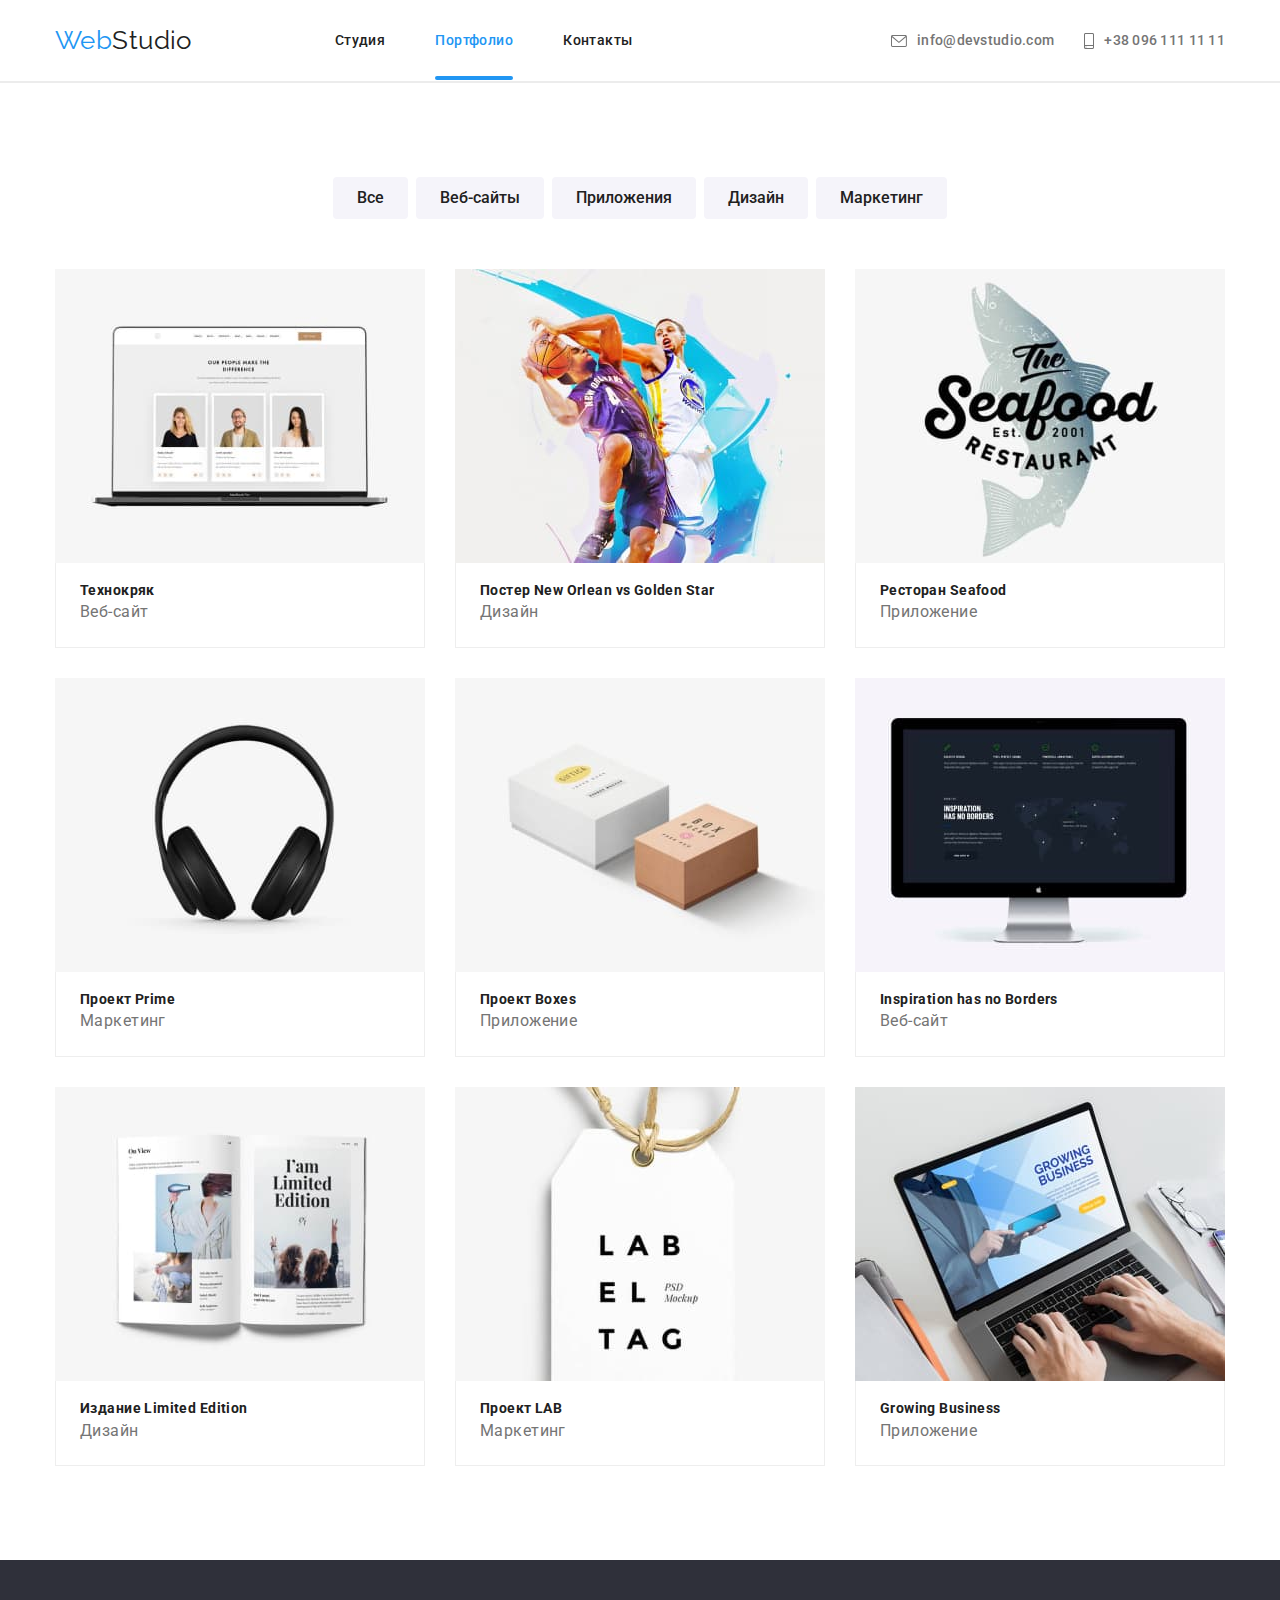
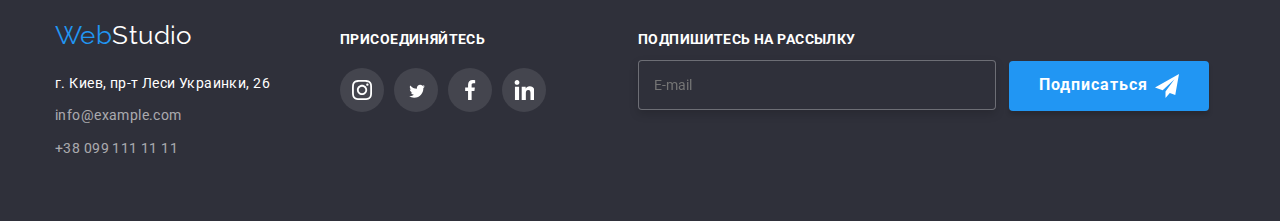
==== commit 2489fc50: "added  :hover&:focus" ====
--- a/portfolio.html
+++ b/portfolio.html
@@ -28,12 +28,12 @@
                     >
                     <ul class="site-nav list">
                         <li class="site-nav__item">
-                            <a href="./index.html" class="site-nav__link site-nav__link-current"
+                            <a href="./index.html" class="site-nav__link"
                                 >Студия</a
                             >
                         </li>
                         <li class="site-nav__item">
-                            <a href="./portfolio.html" class="site-nav__link">
+                            <a href="./portfolio.html" class="site-nav__link site-nav__link-current">
                                 Портфолио</a
                             >
                         </li>
--- a/css/main.min.css
+++ b/css/main.min.css
@@ -1,2 +1,2 @@
-:root{--primary-text-color: #757575;--title-text-color: #212121;--accent-color: #2196f3;--background-button: #188ce8;--white-color: #ffffff;--icon-clr: ##AFB1B8;--background-color: #e5e5e5;--hero-background-color: #2f303a;--second-accent-color: #000000;--filter-background: #f5f4fa}ul{list-style:none;padding:0;margin:0}button,input,a{outline:none;cursor:pointer}h1,h2,h3,h4,p,ul{margin-top:0;margin-bottom:0}img{display:block}html{box-sizing:border-box}*,*::after,*::before{box-sizing:inherit}body{background-color:var(--white-color);color:var(--primary-text-color);font-family:Roboto, sans-serif;letter-spacing:0.03em;font-weight:400;font-size:14px;line-height:1.7}.section{padding:94px 0px}.header-container{display:flex;justify-content:space-between}.header{padding-top:25px;padding-bottom:25px;border-bottom:2px solid #ECECEC}.logo{color:var(--second-accent-color);font-family:Raleway, cursive;font-size:26px;line-height:1.2;text-decoration:none;margin-right:93px;transition-property:color;transition-duration:250ms;transition-timing-function:cubic-bezier(0.4, 0, 0.2, 1)}.logo:hover,.logo:focus{color:var(--accent-color)}.accent{color:var(--accent-color)}.main-nav{display:flex;align-items:center}.site-nav{display:flex;justify-content:space-between}.site-nav .link{display:block;padding:20px 0 20px 0}.site-nav .item{margin-left:50px}.site-nav .link,.auth-nav .mail,.auth-nav .phone,.site-nav .link-current{color:var(--title-text-color);font-weight:500;font-size:14px;line-height:1.2;text-decoration:none;transition-property:color;transition-duration:250ms;transition-timing-function:cubic-bezier(0.4, 0, 0.2, 1)}.site-nav .link-current{color:var(--accent-color);position:relative}.site-nav .link:hover,.site-nav .link:focus,.link-current:hover,.link-current:focus{color:var(--accent-color)}.link-current::after{position:absolute;content:"";border-color:var(--accent-color);background-color:var(--accent-color);display:block;width:100%;height:4px;bottom:-26px;border-radius:2px}.auth-nav{display:flex;margin-left:auto;align-items:center}.auth-nav .item+.item{margin-left:50px;display:flex}.auth-nav .mail,.auth-nav .phone{color:var(--primary-text-color);text-decoration:none;display:flex;fill:currentColor;padding:20px 0 20px 0;transition-property:color;transition-duration:250ms;transition-timing-function:cubic-bezier(0.4, 0, 0.2, 1)}.auth-item .mail:focus,.auth-item .mail:hover,.auth-item .phone:focus,.auth-item .phone:hover{color:var(--accent-color)}.auth-item{margin-right:30px}.auth-item:last-child{margin-right:0}.auth-icon{margin-right:10px}.hero{display:flex;text-align:center;padding-bottom:200px;border-top:1px solid #ECECEC}.hero-container{padding-top:200px}.overlay-hero{margin-left:auto;margin-right:auto;max-width:1600px;height:600px;background-color:var(--hero-background-color);background-image:linear-gradient(rgba(47,48,58,0.4), rgba(47,48,58,0.4)),url(../images-studio/bgheaderimg.jpg);background-repeat:no-repeat;background-size:cover;background-position:center}.hero-title{margin-top:0;margin-bottom:30px;color:var(--white-color);font-weight:900;font-size:44px;line-height:1.4;text-align:center}.feature-list{display:flex;flex-direction:row;flex-wrap:nowrap}.feature-list .item{width:270px;margin-right:30px}.feature-list .title{color:var(--title-text-color);font-weight:700;font-size:14px;line-height:1.1;text-transform:uppercase;margin-bottom:10px}.feature-list .item:last-child{margin-right:0px}.feature-box{margin-bottom:30px;height:120px;display:flex;justify-content:center;align-items:center;background:#F5F4FA;border-radius:4px}.feature-item{width:70px;height:70px}.works{padding-top:0px}.works-list{display:flex;justify-content:space-between}.works-cover{position:relative;display:flex;justify-content:center;align-items:center}.works-text{position:absolute;left:100px;font-weight:700;font-size:14px;line-height:1.1;text-align:center;letter-spacing:0.03em;text-align:center;background-color:rgba(47,48,58,0.8);text-transform:uppercase;color:#FFFFFF;width:370px;height:70px;left:0;bottom:0;padding:27px 82px 27px 83px}.overlay{position:absolute;top:0;width:100%;height:100%;color:var(--white-color);background:rgba(33,150,243,0.9);padding:63px 24px;transform:translateY(100%);transition:transform 250ms;transition-duration:cubic-bezier(0.4, 0, 0.2, 1)}.team{display:flex;background-color:#F5F4FA;margin-bottom:0}.team-card{background-color:var(--white-color);margin-right:30px;border-radius:0px 0px 4px 4px;box-shadow:0px 1px 3px rgba(0,0,0,0.12),0px 1px 1px rgba(0,0,0,0.14),0px 2px 1px rgba(0,0,0,0.2)}.team-card:last-child{margin-right:0px}.team-list{display:flex}.team-wrap{border-radius:0px 0px 4px 4px;padding-top:30px;padding-bottom:30px}.team-item{color:var(--title-text-color);font-weight:500;font-size:16px;line-height:1.1;margin-bottom:10px;text-align:center}.description{font-size:16px;line-height:1.1;text-align:center;margin-bottom:16px}.master-social-list{display:flex;list-style:none;align-items:center;padding-left:32px}.master-social-item{margin-right:10px}.master-social-item:last-child{margin-right:0px}.master-social-link{width:44px;height:44px;border-radius:50%;display:flex;background-color:var(--white-color);justify-content:center;align-items:center;color:var(--white-color);transition-property:background-color;transition-duration:250ms;transition-timing-function:cubic-bezier(0.4, 0, 0.2, 1)}.master-social-link:hover,.master-social-link:focus{background-color:var(--accent-color)}.master-social-icon{fill:#AFB1B8}.master-social-link:hover svg,.master-social-link:focus svg{fill:var(--white-color)}.clients .list{display:flex}.clients-item{margin-right:30px}.clients-item:last-child{margin-right:0}.clients-link{display:flex;justify-content:center;align-items:center;width:170px;height:92px;border:1px solid #AFB1B8;border-radius:4px;fill:#AFB1B8;transition-property:fill, border-color;transition-duration:250ms;transition-timing-function:cubic-bezier(0.4, 0, 0.2, 1)}.clients-link:hover,.clients-link:focus,.clients-link:hover,.clients-link:focus{fill:var(--accent-color);border-color:var(--accent-color)}.footer-container{display:flex;align-items:baseline}.footer{background-color:var(--hero-background-color);padding-top:60px;padding-bottom:60px}.footer .logo{color:var(--white-color);margin-bottom:20px;display:flex;text-decoration:none;transition-property:color;transition-duration:250ms;transition-timing-function:cubic-bezier(0.4, 0, 0.2, 1)}.footer .logo:hover{color:var(--accent-color)}.footer-address,.footer-mail,.footer-phone{color:var(--white-color);font-style:normal;font-size:14px;line-height:1.7}.footer-mail,.footer-phone{color:rgba(255,255,255,0.6);display:block;text-decoration:none;transition-property:color;transition-duration:250ms;transition-timing-function:cubic-bezier(0.4, 0, 0.2, 1)}.footer-mail:hover,.footer-mail:hover,.footer-mail:focus,.footer-mail:focus,.footer-phone:hover,.footer-phone:hover,.footer-phone:focus,.footer-phone:focus{color:var(--accent-color)}.footer-address,.footer-mail{margin-bottom:9px}.footer-join{margin-left:70px}.join-title{color:var(--white-color);font-weight:700;font-size:14px;line-height:1.1}.footer .master-social-list{width:205px;margin-top:20px;padding:0px}.footer .master-social-link{background:rgba(255,255,255,0.1);transition-property:background-color;transition-duration:250ms;transition-timing-function:cubic-bezier(0.4, 0, 0.2, 1)}.footer .master-social-icon{fill:var(--white-color)}.master-social-link:hover,.master-social-link:focus{background-color:var(--accent-color)}.filter-list .title{color:var(--title-text-color);font-weight:700;font-size:18px;line-height:2}.filter-container{display:flex;flex-wrap:wrap}.filter-wrap{padding:20px 24px;border:1px solid #EEEEEE;border-top:0px}.filter-modal{position:relative;overflow:hidden}.filter-item:hover .overlay{transform:translateY(0%)}.overlay{position:absolute;top:0;width:100%;height:100%;color:var(--white-color);background:rgba(33,150,243,0.9);padding:63px 24px;transform:translateY(100%);transition-property:background-color,color,translateY(100%);transition-duration:250ms;transition-timing-function:cubic-bezier(0.4, 0, 0.2, 1)}.filter-list{display:flex;flex-wrap:wrap}.filter-item{width:370px;font-size:16px;line-height:1.8;margin-right:30px;margin-bottom:30px;width:370px;width:calc((100% - 2 * 30px) / 3);transition-property:box-shadow;transition-duration:250ms;transition-timing-function:cubic-bezier(0.4, 0, 0.2, 1)}.filter-item:hover,.filter-item:focus{box-shadow:0px 1px 1px rgba(0,0,0,0.12),0px 4px 4px rgba(0,0,0,0.06),1px 4px 6px rgba(0,0,0,0.16)}.filter-item:nth-child(3n){margin-right:0}.filter-item:nth-last-child(-n+3){margin-bottom:0}.buttons{color:var(--title-text-color);background-color:var(--filter-background);font-family:inherit;font-weight:500;font-size:16px;line-height:1.6;padding:6px 22px;border-radius:4px;border-color:transparent;min-height:38px;cursor:pointer;transition-property:background-color, box-shadow;transition-duration:250ms;transition-timing-function:cubic-bezier(0.4, 0, 0.2, 1)}.buttons:hover,.buttons:focus{color:var(--white-color);background-color:var(--accent-color);box-shadow:0px 4px 4px rgba(0,0,0,0.25)}.buttons-filter{display:flex;justify-content:center;margin-bottom:50px}.btn-item{margin-right:8px}.btn-item:last-child{margin-right:0px}.logo{color:var(--second-accent-color);font-family:Raleway, cursive;font-size:26px;line-height:1.2;text-decoration:none;margin-right:93px;transition-property:color;transition-duration:250ms;transition-timing-function:cubic-bezier(0.4, 0, 0.2, 1)}.logo .accent{color:var(--accent-color)}.logo:hover,.logo:focus{color:var(--accent-color)}.backdrop{position:fixed;left:0px;top:0px;width:100%;height:100%;background-color:rgba(0,0,0,0.2);transition:opacity 300ms linear}.backdrop.is-hidden{visibility:hidden;pointer-events:none;opacity:0}.container{width:1200px;padding-left:15px;padding-right:15px;margin-left:auto;margin-right:auto}.modal{position:absolute;top:50%;left:50%;transform:translate(-50%, -50%);padding:40px;width:528px;min-height:581px;background-color:var(--white-color);box-shadow:0px 1px 3px rgba(0,0,0,0.12),0px 1px 1px rgba(0,0,0,0.14),0px 2px 1px rgba(0,0,0,0.2);border-radius:4px}.btn-close{position:absolute;right:10px;top:10px;width:30px;height:30px;padding:8px;border-radius:50%;background:var(--white-color);border:1px solid rgba(0,0,0,0.1);display:flex;justify-content:center;align-items:center;outline:none}.form-conect{width:448px;min-height:342px;transition:border 250ms}.form-title{width:448px;height:23px;margin-bottom:12px;font-weight:700;font-size:20px;line-height:1.1;text-align:center;letter-spacing:0.03em;color:var(--second-accent-color);top:40px;left:40px}.label{display:block;position:relative}.input-form,.comment{padding-left:40px;width:100%;height:40px;border:1px solid rgba(33,33,33,0.2);border-radius:4px;transition:border 250ms cubic-bezier(0.4, 0, 0.2, 1)}.input-form:focus,.input-form:focus,.comment:focus,.comment:focus{border:1px solid var(--accent-color)}.input-form:focus+.input-icon{fill:var(--accent-color)}.form-modal{margin-bottom:10px}.comment{outline:none;resize:none;height:120px;padding:15px;font-size:14px;line-height:1.1px;letter-spacing:0.01em;color:rgba(117,117,117,0.5)}.comment::placeholder{font-weight:400;font-size:14px;line-height:1.1px;letter-spacing:0.01em;color:rgba(117,117,117,0.5)}.input-wrap{position:relative}.input-icon{position:absolute;width:18px;height:18px;top:50%;left:15px;transform:translateY(-50%);fill:var(--second-accent-color)}.checktext{font-size:14px;line-height:1.7;color:var(--primary-text-color);display:flex;align-items:center;margin-left:8px;margin-top:10px;margin-bottom:30px}.checktext span{width:16px;height:15px;border:2px solid var(--title-text-color);border-radius:2px;margin-right:5px;display:flex;align-items:center;justify-content:center}.modal-checkbox:checked+.checktext svg{fill:var(--white-color);background-color:var(--accent-color)}.modal-checkbox:checked+.checktext span{background-color:var(--accent-color);border-color:transparent}.icon-check{fill:transparent}.modal-checkbox.visually-hidden{visibility:hidden;position:absolute}.agree-link{color:var(--accent-color);text-decoration:underline}.button-send{display:flex;align-items:center;justify-content:center;width:200px;height:50px;margin:0 auto;outline:none;background-color:var(--accent-color);font-weight:700;font-size:16px;line-height:1.8;letter-spacing:0.06em;color:var(--white-color);border-color:transparent;box-shadow:0px 1px 3px rgba(0,0,0,0.12),0px 1px 1px rgba(0,0,0,0.14),0px 2px 1px rgba(0,0,0,0.2);border-radius:4px;cursor:pointer;transition:box-shadow 250ms cubic-bezier(0.4, 0, 0.2, 1)}.button-send:hover,.button-send:focus{box-shadow:0px 4px 4px rgba(0,0,0,0.25)}.hero-button{display:block;border-radius:4px;border:4px transparent;color:var(--white-color);background-color:var(--background-button);width:200px;height:50px;font-family:inherit;font-weight:700;font-size:16px;line-height:1.8;margin:0 auto;transition-property:background-color,color,2250ms cubic-bezier(0.4, 0, 0.2, 1)}.hero-button:hover,.hero-button:focus{color:var(--accent-color);background-color:var(--white-color)}.subscribe{margin-left:93px;display:inline-block}.subscribe .subscribe-form{display:flex}.subscribe-title{font-weight:700;font-size:14px;line-height:1.1px;letter-spacing:0.03em;text-transform:uppercase;margin-bottom:20px;color:var(--white-color)}.subscribe-input{width:358px;height:50px;margin-right:10px;padding-left:15px;background-color:var(--hero-background-color);border:1px solid rgba(255,255,255,0.3);filter:drop-shadow(0px 4px 4px rgba(0,0,0,0.15));border-radius:4px;font-size:14px;color:var(--white-color)}.subscribe-input:focus{border-color:var(--accent-color)}.submit{position:relative;width:200px;height:50px;background-color:var(--accent-color);box-shadow:0px 4px 4px rgba(0,0,0,0.15);border-radius:4px;border-color:transparent;font-weight:700;font-size:16px;line-height:1.8;align-items:center;text-align:start;padding-left:28px;letter-spacing:0.06em;color:var(--white-color);transition-property:border-color;transition-duration:250ms;transition-timing-function:cubic-bezier(0.4, 0, 0.2, 1)}.submit :focus{border-color:var(--accent-color)}.tg-icon{position:absolute;top:11px;right:28px}.works-title,.team-title,.clients-title{margin-bottom:50px;color:var(--title-text-color);font-weight:700;font-size:36px;line-height:1.2;letter-spacing:0.03em;text-align:center}.section .title{color:var(--title-text-color);font-weight:700;font-size:14px;line-height:1.1}
+:root{--primary-text-color: #757575;--title-text-color: #212121;--accent-color: #2196f3;--background-button: #188ce8;--white-color: #ffffff;--icon-clr: ##AFB1B8;--background-color: #e5e5e5;--hero-background-color: #2f303a;--second-accent-color: #000000;--filter-background: #f5f4fa}ul{list-style:none;padding:0;margin:0}button,input,a{outline:none;cursor:pointer}h1,h2,h3,h4,p,ul{margin-top:0;margin-bottom:0}img{display:block}html{box-sizing:border-box}*,*::after,*::before{box-sizing:inherit}body{background-color:var(--white-color);color:var(--primary-text-color);font-family:Roboto, sans-serif;letter-spacing:0.03em;font-weight:400;font-size:14px;line-height:1.7}.section{padding:94px 0px}.header-container{display:flex;justify-content:space-between}.header{padding-top:25px;padding-bottom:25px;border-bottom:2px solid #ECECEC}.logo{font-family:Raleway, cursive;font-size:26px;line-height:1.2;text-decoration:none;margin-right:93px;transition-property:color;transition-duration:250ms;transition-timing-function:cubic-bezier(0.4, 0, 0.2, 1)}.logo:hover,.logo:focus{color:var(--accent-color)}.accent{color:var(--accent-color)}.main-nav{display:flex;align-items:center}.site-nav{display:flex;justify-content:space-between}.site-nav .link{display:block;padding:20px 0 20px 0}.site-nav__item{margin-left:50px}.site-nav__link,.auth-nav__mail,.auth-nav__phone,.site-nav__link-current{color:var(--title-text-color);font-weight:500;font-size:14px;line-height:1.2;text-decoration:none;transition-property:color;transition-duration:250ms;transition-timing-function:cubic-bezier(0.4, 0, 0.2, 1)}.site-nav__link-current{color:var(--accent-color);position:relative}.site-nav__link:hover,.site-nav__link:focus,.site-nav__link-current:hover,.site-nav__link-current:focus{color:var(--accent-color)}.site-nav__link-current::after{position:absolute;content:"";border-color:var(--accent-color);background-color:var(--accent-color);display:block;width:100%;height:4px;bottom:-32px;border-radius:2px}.auth-nav{display:flex;margin-left:auto;align-items:center}.auth-nav+.auth-nav{margin-left:50px;display:flex}.auth-nav__mail,.auth-nav__phone{letter-spacing:0.02em;color:var(--primary-text-color);text-decoration:none;display:flex;align-items:center;fill:currentColor;transition-property:color;transition-duration:250ms;transition-timing-function:cubic-bezier(0.4, 0, 0.2, 1)}.auth-nav__mail:focus,.auth-nav__mail:hover,.auth-nav__mail:focus,.auth-nav__mail:hover,.auth-nav__phone:focus,.auth-nav__phone:hover,.auth-nav__phone:focus,.auth-nav__phone:hover{color:var(--accent-color)}.auth-nav__item{margin-right:30px}.auth-nav__item:last-child{margin-right:0}.auth-nav__icon{margin-right:10px}.hero{display:flex;text-align:center;padding-bottom:200px;border-top:1px solid #ECECEC}.hero-container{padding-top:200px}.overlay-hero{margin-left:auto;margin-right:auto;max-width:1600px;height:600px;background-color:var(--hero-background-color);background-image:linear-gradient(rgba(47,48,58,0.4), rgba(47,48,58,0.4)),url(../images-studio/bgheaderimg.jpg);background-repeat:no-repeat;background-size:cover;background-position:center}.hero__title{margin-top:0;margin-bottom:30px;color:var(--white-color);font-weight:900;font-size:44px;line-height:1.4;text-align:center}.feature__list{display:flex;flex-direction:row;flex-wrap:nowrap}.feature__list .feature__item{width:270px;margin-right:30px}.feature__title{color:var(--title-text-color);font-weight:700;font-size:14px;line-height:1.1;text-transform:uppercase;margin-bottom:10px}.feature__item:last-child{margin-right:0px}.feature__box{margin-bottom:30px;height:120px;display:flex;justify-content:center;align-items:center;background:#F5F4FA;border-radius:4px}.feature__icon{width:70px;height:70px}.works{padding-top:0px}.works__list{display:flex;justify-content:space-between}.works__cover{position:relative;display:flex;justify-content:center;align-items:center}.works__text{position:absolute;left:100px;font-weight:700;font-size:14px;line-height:1.1;text-align:center;letter-spacing:0.03em;text-align:center;background-color:rgba(47,48,58,0.8);text-transform:uppercase;color:#FFFFFF;width:370px;height:70px;left:0;bottom:0;padding:27px 82px 27px 83px}.overlay{position:absolute;top:0;width:100%;height:100%;color:var(--white-color);background:rgba(33,150,243,0.9);padding:63px 24px;transform:translateY(100%);transition:transform 250ms;transition-duration:cubic-bezier(0.4, 0, 0.2, 1)}.team{display:flex;background-color:#F5F4FA;margin-bottom:0}.team__title{margin-bottom:50px;color:var(--title-text-color);font-weight:700;font-size:36px;line-height:1.2;letter-spacing:0.03em;text-align:center}.team-list{display:flex}.team-list__card{background-color:var(--white-color);margin-right:30px;border-radius:0px 0px 4px 4px;box-shadow:0px 1px 3px rgba(0,0,0,0.12),0px 1px 1px rgba(0,0,0,0.14),0px 2px 1px rgba(0,0,0,0.2)}.team-list__card:last-child{margin-right:0px}.team-list__item-wrap{border-radius:0px 0px 4px 4px;padding-top:30px;padding-bottom:30px}.team-list__item{color:var(--title-text-color);font-weight:500;font-size:16px;line-height:1.1;margin-bottom:10px;text-align:center}.team-list__description{font-size:16px;line-height:1.1;text-align:center;margin-bottom:16px}.clients__list{display:flex}.clients__item{margin-right:30px}.clients__item:last-child{margin-right:0}.clients__link{display:flex;justify-content:center;align-items:center;width:170px;height:92px;border:1px solid #AFB1B8;border-radius:4px;fill:#AFB1B8;transition-property:fill, border-color;transition-duration:250ms;transition-timing-function:cubic-bezier(0.4, 0, 0.2, 1)}.clients__link:hover,.clients__link:focus,.clients__link:hover,.clients__link:focus{fill:var(--accent-color);border-color:var(--accent-color)}.footer-container{display:flex;align-items:baseline}.footer{background-color:var(--hero-background-color);padding-top:60px;padding-bottom:60px}.footer .footer__logo{font-family:Raleway, cursive;font-size:26px;line-height:1.2;margin-bottom:20px;display:flex;text-decoration:none;transition-property:color;transition-duration:250ms;transition-timing-function:cubic-bezier(0.4, 0, 0.2, 1)}.footer .footer__logo:hover,.footer .footer__logo:focus{color:var(--accent-color)}.footer__address,.footer__mail,.footer__phone{color:var(--white-color);font-style:normal;font-size:14px;line-height:1.7}.footer__mail,.footer__phone{color:rgba(255,255,255,0.6);display:block;text-decoration:none;transition-property:color;transition-duration:250ms;transition-timing-function:cubic-bezier(0.4, 0, 0.2, 1)}.footer__mail:hover,.footer__mail:hover,.footer__mail:focus,.footer__mail:focus,.footer__phone:hover,.footer__phone:hover,.footer__phone:focus,.footer__phone:focus{color:var(--accent-color)}.footer__address,.footer__mail{margin-bottom:9px}.portfolio__container{display:flex;flex-wrap:wrap}.filter-list .title{font-weight:700;font-size:18px;line-height:2}.filter-wrap{padding:20px 24px;border:1px solid #EEEEEE;border-top:0px}.filter-modal{position:relative;overflow:hidden}.filter-item:hover .overlay{transform:translateY(0%)}.overlay{position:absolute;top:0;width:100%;height:100%;color:var(--white-color);background:rgba(33,150,243,0.9);padding:63px 24px;transform:translateY(100%);transition-property:background-color,color,translateY(100%);transition-duration:250ms;transition-timing-function:cubic-bezier(0.4, 0, 0.2, 1)}.filter-list{display:flex;flex-wrap:wrap}.filter-item{width:370px;font-size:16px;line-height:1.8;margin-right:30px;margin-bottom:30px;width:370px;width:calc((100% - 2 * 30px) / 3);transition-property:box-shadow;transition-duration:250ms;transition-timing-function:cubic-bezier(0.4, 0, 0.2, 1)}.filter-item:hover,.filter-item:focus{box-shadow:0px 1px 1px rgba(0,0,0,0.12),0px 4px 4px rgba(0,0,0,0.06),1px 4px 6px rgba(0,0,0,0.16)}.filter-item:nth-child(3n){margin-right:0}.filter-item:nth-last-child(-n+3){margin-bottom:0}.buttons{color:var(--title-text-color);background-color:var(--filter-background);font-family:inherit;font-weight:500;font-size:16px;line-height:1.6;padding:6px 22px;border-radius:4px;border-color:transparent;min-height:38px;cursor:pointer;transition-property:background-color, box-shadow;transition-duration:250ms;transition-timing-function:cubic-bezier(0.4, 0, 0.2, 1)}.buttons:hover,.buttons:focus{color:var(--white-color);background-color:var(--accent-color);box-shadow:0px 4px 4px rgba(0,0,0,0.25)}.btn__list{display:flex;justify-content:center;margin-bottom:50px}.btn__item{margin-right:8px}.btn__item:last-child{margin-right:0px}.join{margin-left:70px}.join__title{color:var(--white-color);font-weight:700;font-size:14px;line-height:1.1}.footer-social__list{width:205px;display:flex;margin-top:20px;padding:0px}.footer-social__link{width:44px;height:44px;border-radius:50%;display:flex;justify-content:center;align-items:center;color:var(--white-color);background:rgba(255,255,255,0.1);transition-property:background-color;transition-duration:250ms;transition-timing-function:cubic-bezier(0.4, 0, 0.2, 1)}.footer-social__link:hover,.footer-social__link:focus{background-color:var(--accent-color)}.footer-social__item{margin-right:10px}.footer-social__icon{fill:var(--white-color)}.social{display:flex;list-style:none;align-items:center;padding-left:32px}.social__item{margin-right:10px}.social__item:last-child{margin-right:0px}.social__link{width:44px;height:44px;border-radius:50%;display:flex;background-color:var(--white-color);justify-content:center;align-items:center;color:var(--white-color);transition-property:background-color;transition-duration:250ms;transition-timing-function:cubic-bezier(0.4, 0, 0.2, 1)}.social__link:hover,.social__link:focus{background-color:var(--accent-color)}.social__link:hover svg{fill:var(--white-color)}.social__icon{fill:#AFB1B8;transition:fill 250ms cubic-bezier(0.4, 0, 0.2, 1)}.logo{color:var(--second-accent-color);font-family:Raleway, cursive;font-size:26px;line-height:1.2;text-decoration:none;margin-right:93px;transition-property:color;transition-duration:250ms;transition-timing-function:cubic-bezier(0.4, 0, 0.2, 1)}.logo .accent{color:var(--accent-color)}.logo:hover,.logo:focus{color:var(--accent-color)}.backdrop{position:fixed;left:0px;top:0px;width:100%;height:100%;background-color:rgba(0,0,0,0.2);transition:opacity 300ms linear}.backdrop.is-hidden{visibility:hidden;pointer-events:none;opacity:0}.container{width:1200px;padding-left:15px;padding-right:15px;margin-left:auto;margin-right:auto}.modal{position:absolute;top:50%;left:50%;transform:translate(-50%, -50%);padding:40px;width:528px;min-height:581px;background-color:var(--white-color);box-shadow:0px 1px 3px rgba(0,0,0,0.12),0px 1px 1px rgba(0,0,0,0.14),0px 2px 1px rgba(0,0,0,0.2);border-radius:4px}.btn-close{position:absolute;right:10px;top:10px;width:30px;height:30px;padding:8px;border-radius:50%;background:var(--white-color);border:1px solid rgba(0,0,0,0.1);display:flex;justify-content:center;align-items:center;outline:none}.form-conect{width:448px;min-height:342px;transition:border 250ms}.form-title{width:448px;height:23px;margin-bottom:12px;font-weight:700;font-size:20px;line-height:1.1;text-align:center;letter-spacing:0.03em;color:var(--second-accent-color);top:40px;left:40px}.label{display:block;position:relative}.input-form,.comment{padding-left:40px;width:100%;height:40px;border:1px solid rgba(33,33,33,0.2);border-radius:4px;transition:border 250ms cubic-bezier(0.4, 0, 0.2, 1)}.input-form:focus,.input-form:focus,.comment:focus,.comment:focus{border:1px solid var(--accent-color)}.input-form:focus+.input-icon{fill:var(--accent-color)}.form-modal{margin-bottom:10px}.comment{outline:none;resize:none;height:120px;padding:15px;font-size:14px;line-height:1.1px;letter-spacing:0.01em;color:rgba(117,117,117,0.5)}.comment::placeholder{font-weight:400;font-size:14px;line-height:1.1px;letter-spacing:0.01em;color:rgba(117,117,117,0.5)}.input-wrap{position:relative}.input-icon{position:absolute;width:18px;height:18px;top:50%;left:15px;transform:translateY(-50%);fill:var(--second-accent-color)}.checktext{font-size:14px;line-height:1.7;color:var(--primary-text-color);display:flex;align-items:center;margin-left:8px;margin-top:10px;margin-bottom:30px}.checktext span{width:16px;height:15px;border:2px solid var(--title-text-color);border-radius:2px;margin-right:5px;display:flex;align-items:center;justify-content:center}.modal-checkbox:checked+.checktext svg{fill:var(--white-color);background-color:var(--accent-color)}.modal-checkbox:checked+.checktext span{background-color:var(--accent-color);border-color:transparent}.icon-check{fill:transparent}.modal-checkbox.visually-hidden{visibility:hidden;position:absolute}.agree-link{color:var(--accent-color);text-decoration:underline}.button-send{display:flex;align-items:center;justify-content:center;width:200px;height:50px;margin:0 auto;outline:none;background-color:var(--accent-color);font-weight:700;font-size:16px;line-height:1.8;letter-spacing:0.06em;color:var(--white-color);border-color:transparent;box-shadow:0px 1px 3px rgba(0,0,0,0.12),0px 1px 1px rgba(0,0,0,0.14),0px 2px 1px rgba(0,0,0,0.2);border-radius:4px;cursor:pointer;transition:box-shadow 250ms cubic-bezier(0.4, 0, 0.2, 1)}.button-send:hover,.button-send:focus{box-shadow:0px 4px 4px rgba(0,0,0,0.25)}.hero__button{display:block;border-radius:4px;border:4px transparent;color:var(--white-color);background-color:var(--background-button);width:200px;height:50px;font-family:inherit;font-weight:700;font-size:16px;line-height:1.8;margin:0 auto;transition-property:background-color,color,2250ms cubic-bezier(0.4, 0, 0.2, 1)}.hero__button:hover,.hero__button:focus{color:var(--accent-color);background-color:var(--white-color)}.subscribe{margin-left:93px;display:inline-block}.subscribe .subscribe-form{display:flex}.subscribe__title{font-weight:700;font-size:14px;line-height:1.1px;letter-spacing:0.03em;text-transform:uppercase;margin-bottom:20px;color:var(--white-color)}.subscribe__input{width:358px;height:50px;margin-right:10px;padding-left:15px;background-color:var(--hero-background-color);border:1px solid rgba(255,255,255,0.3);filter:drop-shadow(0px 4px 4px rgba(0,0,0,0.15));border-radius:4px;font-size:14px;color:var(--white-color)}.subscribe__input:focus{border-color:var(--accent-color)}.submit{position:relative;width:200px;height:50px;background-color:var(--accent-color);box-shadow:0px 4px 4px rgba(0,0,0,0.15);border-radius:4px;border-color:transparent;font-weight:700;font-size:16px;line-height:1.8;align-items:center;text-align:start;padding-left:28px;letter-spacing:0.06em;color:var(--white-color);transition-property:border-color;transition-duration:250ms;transition-timing-function:cubic-bezier(0.4, 0, 0.2, 1)}.submit :focus{border-color:var(--accent-color)}.tg-icon{position:absolute;top:11px;right:28px}.works__title,.team__title,.clients__title{margin-bottom:50px;font-weight:700;font-size:36px;line-height:1.2;letter-spacing:0.03em;text-align:center}.section .title{color:var(--title-text-color);font-weight:700;font-size:14px;line-height:1.1}.title--dark-color{color:var(--title-text-color)}.title--light-color{color:var(--white-color)}
 /*# sourceMappingURL=main.min.css.map */